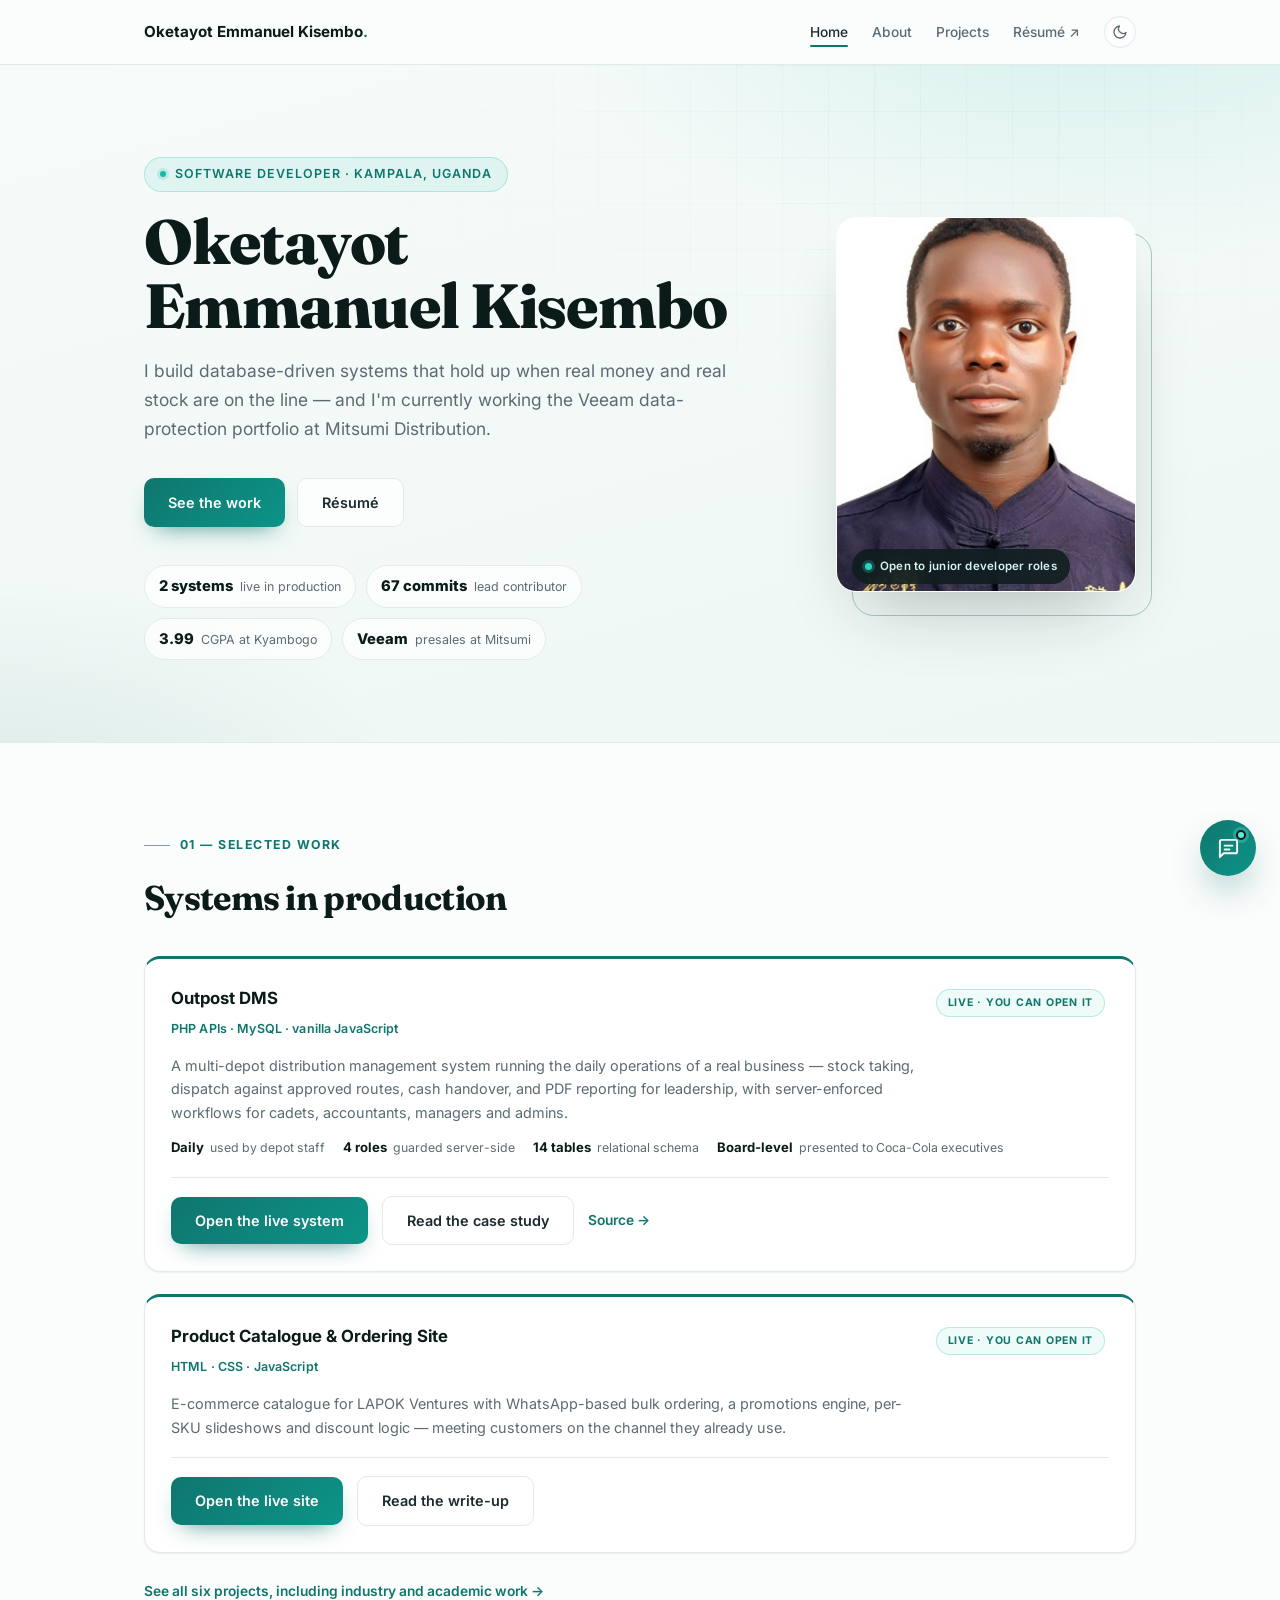
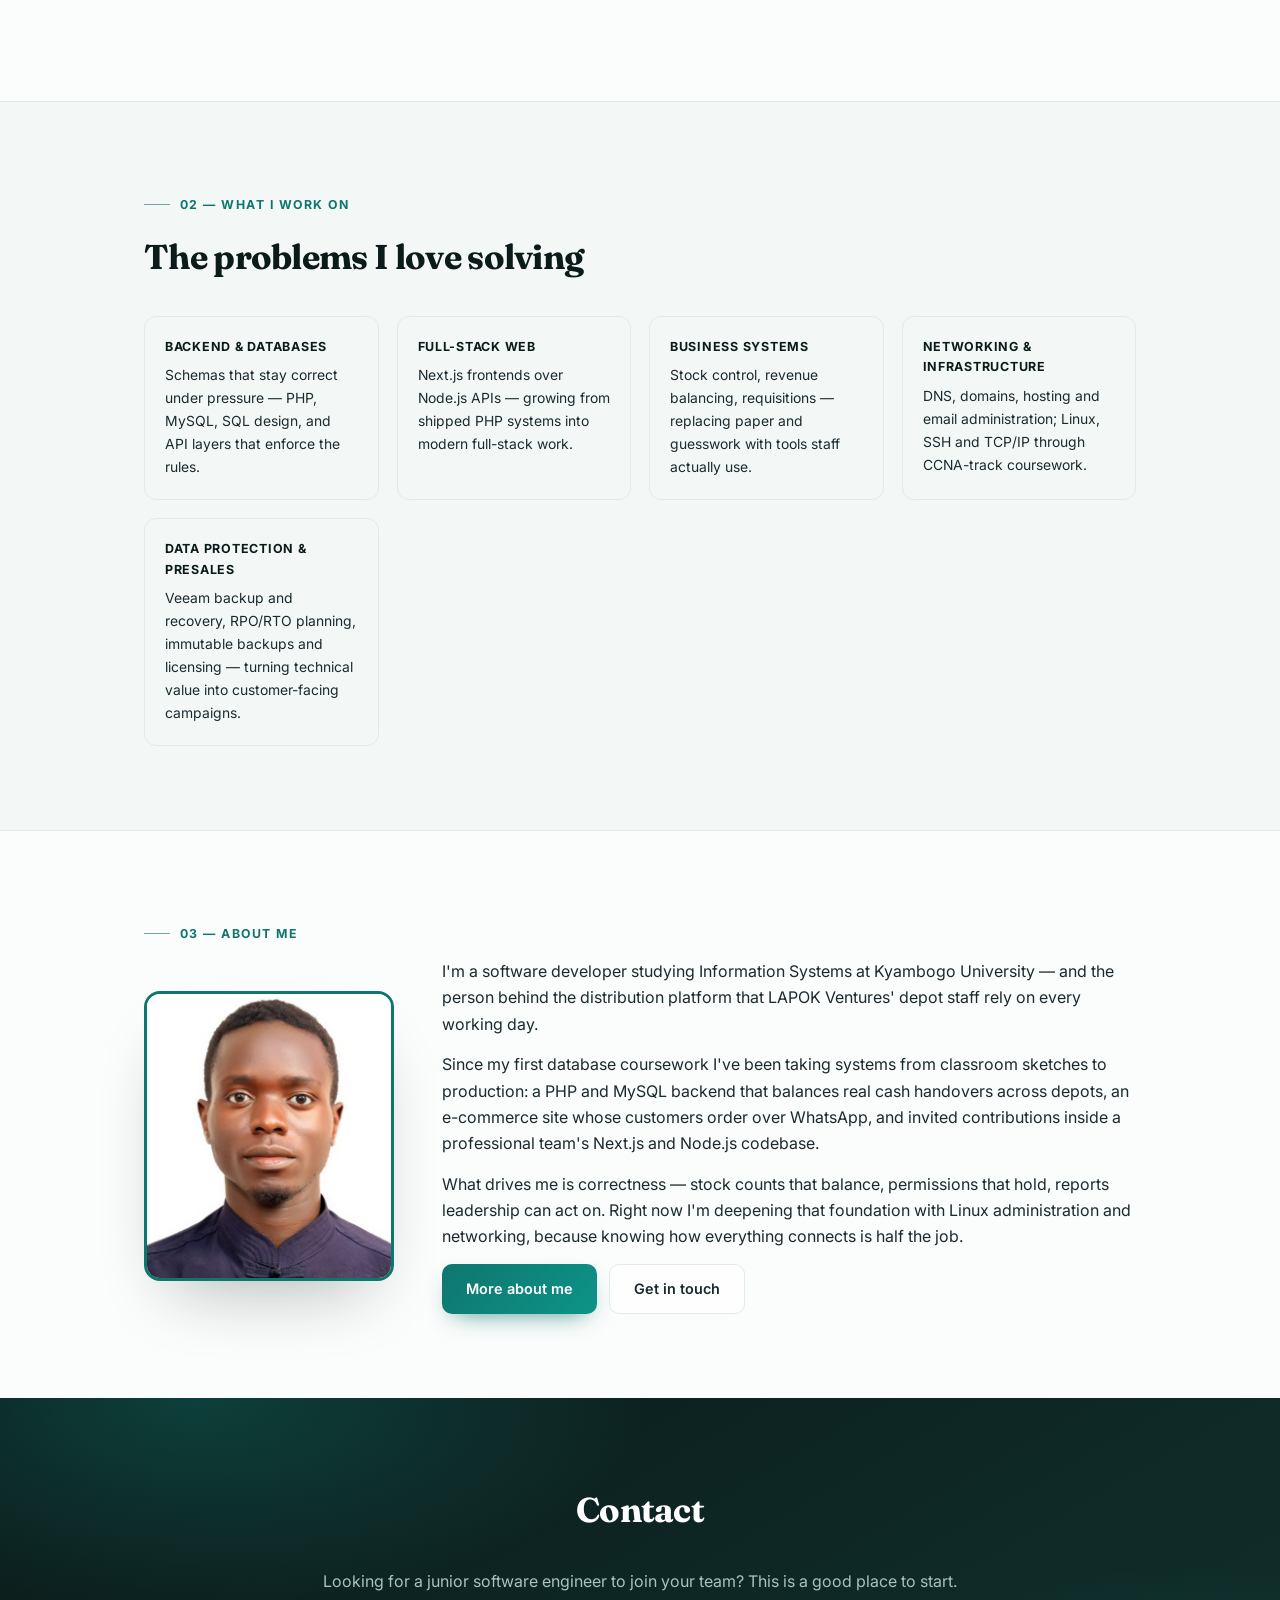
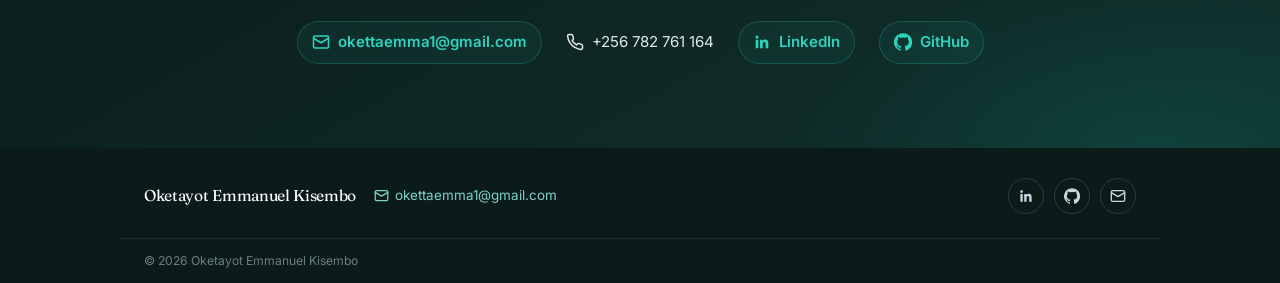
==== index.html @ 4ce5bbe9 "Add dark mode, portfolio assistant, and scroll interactions" ====
<!DOCTYPE html>
<html lang="en">
<head>
  <meta charset="UTF-8">
  <meta name="viewport" content="width=device-width, initial-scale=1.0">
  <title>Oketayot Emmanuel Kisembo — Software Developer</title>
  <meta name="description" content="I build database-driven systems that hold up when real money and real stock are on the line — two of them already live in production.">
  <meta name="author" content="Oketayot Emmanuel Kisembo">
  <meta name="theme-color" content="#0f766e">
  <meta name="robots" content="index, follow">
  <link rel="canonical" href="https://ekiz538.github.io/">
  <meta property="og:type" content="website">
  <meta property="og:site_name" content="Oketayot Emmanuel Kisembo">
  <meta property="og:title" content="Oketayot Emmanuel Kisembo — Software Developer">
  <meta property="og:description" content="I build database-driven systems that hold up when real money and real stock are on the line — two of them already live in production.">
  <meta property="og:url" content="https://ekiz538.github.io/">
  <meta property="og:image" content="https://ekiz538.github.io/og-image.png">
  <meta property="og:image:width" content="1200">
  <meta property="og:image:height" content="630">
  <meta property="og:image:alt" content="Oketayot Emmanuel Kisembo — Software Developer">
  <meta name="twitter:card" content="summary_large_image">
  <meta name="twitter:title" content="Oketayot Emmanuel Kisembo — Software Developer">
  <meta name="twitter:description" content="I build database-driven systems that hold up when real money and real stock are on the line — two of them already live in production.">
  <meta name="twitter:image" content="https://ekiz538.github.io/og-image.png">
  <link rel="preconnect" href="https://fonts.googleapis.com">
  <link rel="preconnect" href="https://fonts.gstatic.com" crossorigin>
  <link href="https://fonts.googleapis.com/css2?family=Fraunces:opsz,wght@9..144,600;9..144,700;9..144,800&family=Inter:wght@400;500;600;700&display=swap" rel="stylesheet">
  <link rel="icon" href="data:image/svg+xml,%3Csvg xmlns=%22http://www.w3.org/2000/svg%22 viewBox=%220 0 64 64%22%3E%3Crect width=%2264%22 height=%2264%22 rx=%2212%22 fill=%22%230f766e%22/%3E%3Ctext x=%2232%22 y=%2245%22 font-family=%22Georgia,serif%22 font-weight=%22bold%22 font-size=%2236%22 fill=%22white%22 text-anchor=%22middle%22%3EO.%3C/text%3E%3C/svg%3E">
  <script>
    (function () {
      try {
        var theme = localStorage.getItem("theme");
        if (theme !== "light" && theme !== "dark") {
          theme = window.matchMedia("(prefers-color-scheme: dark)").matches ? "dark" : "light";
        }
        document.documentElement.dataset.theme = theme;
      } catch (error) {}
    })();
  </script>
  <link rel="stylesheet" href="styles.css?v=6">
  <script type="application/ld+json">
  {
    "@context": "https://schema.org",
    "@type": "Person",
    "name": "Oketayot Emmanuel Kisembo",
    "url": "https://ekiz538.github.io/",
    "image": "https://ekiz538.github.io/profile.jpg",
    "jobTitle": "Software Developer",
    "email": "mailto:okettaemma1@gmail.com",
    "telephone": "+256782761164",
    "alumniOf": { "@type": "CollegeOrUniversity", "name": "Kyambogo University" },
    "sameAs": [
      "https://github.com/Ekiz538",
      "https://www.linkedin.com/in/oketayot-emmanuel-kisembo-2bb05841b"
    ],
    "knowsAbout": ["PHP", "MySQL", "JavaScript", "Next.js", "Node.js", "Veeam", "Data Protection", "Networking"]
  }
  </script>
</head>
<body>

  <a class="skip-link" href="#main">Skip to content</a>

  <nav>
    <div class="container">
      <a class="nav-name" href="index.html">Oketayot Emmanuel Kisembo<span>.</span></a>
      <div class="nav-links">
        <a href="index.html" aria-current="page">Home</a>
        <a href="about.html">About</a>
        <a href="projects.html">Projects</a>
        <a href="Oketayot_Kisembo_CV.pdf" target="_blank">Résumé ↗</a>
      </div>
    </div>
  </nav>

  <header class="hero">
    <div class="container hero-wrap">
      <div class="hero-text">
        <p class="hero-tag">Software Developer · Kampala, Uganda</p>
        <h1>Oketayot<br>Emmanuel Kisembo</h1>
        <p class="hero-sub">
          I build database-driven systems that hold up when real money
          and real stock are on the line — and I'm currently working the
          Veeam data-protection portfolio at Mitsumi Distribution.
        </p>
        <div class="hero-actions">
          <a class="btn btn-primary" href="#work">See the work</a>
          <a class="btn btn-outline" href="Oketayot_Kisembo_CV.pdf" target="_blank">Résumé</a>
        </div>
        <div class="hero-stats">
          <span><strong>2 systems</strong>live in production</span>
          <span><strong>67 commits</strong>lead contributor</span>
          <span><strong>3.99</strong>CGPA at Kyambogo</span>
          <span><strong>Veeam</strong>presales at Mitsumi</span>
        </div>
      </div>
      <div class="hero-media">
        <img class="hero-portrait" src="profile.jpg" width="501" height="691" alt="Oketayot Emmanuel Kisembo" fetchpriority="high" decoding="async">
        <span class="hero-media-badge">Open to junior developer roles</span>
      </div>
    </div>
  </header>

  <main id="main">

    <section id="work" class="section">
      <div class="container">
        <p class="section-label">01 — Selected work</p>
        <h2>Systems in production</h2>

        <article class="card proj card-live featured">
          <div class="card-badge">Live · you can open it</div>
          <h3>Outpost DMS</h3>
          <p class="card-stack">PHP APIs · MySQL · vanilla JavaScript</p>
          <p>
            A multi-depot distribution management system running the daily operations of a real
            business — stock taking, dispatch against approved routes, cash handover, and PDF
            reporting for leadership, with server-enforced workflows for cadets, accountants,
            managers and admins.
          </p>
          <div class="proj-stats">
            <span><strong>Daily</strong>used by depot staff</span>
            <span><strong>4 roles</strong>guarded server-side</span>
            <span><strong>14 tables</strong>relational schema</span>
            <span><strong>Board-level</strong>presented to Coca-Cola executives</span>
          </div>
          <div class="proj-actions">
            <a class="btn btn-primary" href="https://dms.afriboards.com" target="_blank" rel="noopener">Open the live system</a>
            <a class="btn btn-outline" href="project-outpost-dms.html">Read the case study</a>
            <a class="card-link" href="https://github.com/given-dev/lapok-dms-presentation" target="_blank" rel="noopener">Source →</a>
          </div>
        </article>

        <article class="card proj card-live featured">
          <div class="card-badge">Live · you can open it</div>
          <h3>Product Catalogue &amp; Ordering Site</h3>
          <p class="card-stack">HTML · CSS · JavaScript</p>
          <p>
            E-commerce catalogue for LAPOK Ventures with WhatsApp-based bulk ordering, a
            promotions engine, per-SKU slideshows and discount logic — meeting customers on
            the channel they already use.
          </p>
          <div class="proj-actions">
            <a class="btn btn-primary" href="https://lapok.afriboards.com" target="_blank" rel="noopener">Open the live site</a>
            <a class="btn btn-outline" href="project-catalogue-site.html">Read the write-up</a>
          </div>
        </article>

        <p style="margin-top:24px;"><a class="card-link" href="projects.html">See all six projects, including industry and academic work →</a></p>
      </div>
    </section>

    <section class="section section-alt">
      <div class="container">
        <p class="section-label">02 — What I work on</p>
        <h2>The problems I love solving</h2>
        <div class="focus-grid">
          <div class="skill-block">
            <h4>Backend &amp; Databases</h4>
            <p>Schemas that stay correct under pressure — PHP, MySQL, SQL design, and API layers that enforce the rules.</p>
          </div>
          <div class="skill-block">
            <h4>Full-Stack Web</h4>
            <p>Next.js frontends over Node.js APIs — growing from shipped PHP systems into modern full-stack work.</p>
          </div>
          <div class="skill-block">
            <h4>Business Systems</h4>
            <p>Stock control, revenue balancing, requisitions — replacing paper and guesswork with tools staff actually use.</p>
          </div>
          <div class="skill-block">
            <h4>Networking &amp; Infrastructure</h4>
            <p>DNS, domains, hosting and email administration; Linux, SSH and TCP/IP through CCNA-track coursework.</p>
          </div>
          <div class="skill-block">
            <h4>Data Protection &amp; Presales</h4>
            <p>Veeam backup and recovery, RPO/RTO planning, immutable backups and licensing — turning technical value into customer-facing campaigns.</p>
          </div>
        </div>
      </div>
    </section>

    <section class="section">
      <div class="container">
        <p class="section-label">03 — About me</p>
        <div class="home-about">
          <img class="about-photo" src="profile.jpg" width="501" height="691" alt="Oketayot Emmanuel Kisembo" loading="lazy" decoding="async"
               onerror="this.style.display='none'; document.querySelector('.home-about .about-text').style.maxWidth='100%'">
          <div class="about-text">
            <p>
              I'm a software developer studying Information Systems at Kyambogo University —
              and the person behind the distribution platform that LAPOK Ventures' depot staff
              rely on every working day.
            </p>
            <p>
              Since my first database coursework I've been taking systems from classroom
              sketches to production: a PHP and MySQL backend that balances real cash handovers
              across depots, an e-commerce site whose customers order over WhatsApp, and
              invited contributions inside a professional team's Next.js and Node.js codebase.
            </p>
            <p>
              What drives me is correctness — stock counts that balance, permissions that hold,
              reports leadership can act on. Right now I'm deepening that foundation with Linux
              administration and networking, because knowing how everything connects is half
              the job.
            </p>
            <div class="hero-actions">
              <a class="btn btn-primary" href="about.html">More about me</a>
              <a class="btn btn-outline" href="#contact">Get in touch</a>
            </div>
          </div>
        </div>
      </div>
    </section>

    <section id="contact" class="section contact">
      <div class="container">
        <h2>Contact</h2>
        <p>Looking for a junior software engineer to join your team? This is a good place to start.</p>
        <div class="contact-links">
          <a href="mailto:okettaemma1@gmail.com">
            <svg class="icon" viewBox="0 0 24 24" fill="none" stroke="currentColor" stroke-width="2" stroke-linecap="round" stroke-linejoin="round" aria-hidden="true"><rect x="2" y="4" width="20" height="16" rx="2"/><path d="m22 7-10 6L2 7"/></svg>
            okettaemma1@gmail.com
          </a>
          <span>
            <svg class="icon" viewBox="0 0 24 24" fill="none" stroke="currentColor" stroke-width="2" stroke-linecap="round" stroke-linejoin="round" aria-hidden="true"><path d="M22 16.92v3a2 2 0 0 1-2.18 2 19.79 19.79 0 0 1-8.63-3.07 19.5 19.5 0 0 1-6-6 19.79 19.79 0 0 1-3.07-8.67A2 2 0 0 1 4.11 2h3a2 2 0 0 1 2 1.72c.127.96.361 1.903.7 2.81a2 2 0 0 1-.45 2.11L8.09 9.91a16 16 0 0 0 6 6l1.27-1.27a2 2 0 0 1 2.11-.45c.907.339 1.85.573 2.81.7A2 2 0 0 1 22 16.92z"/></svg>
            +256 782 761 164
          </span>
          <a href="https://www.linkedin.com/in/oketayot-emmanuel-kisembo-2bb05841b" target="_blank" rel="noopener">
            <svg class="icon" viewBox="0 0 24 24" fill="currentColor" aria-hidden="true"><path d="M20.45 20.45h-3.55v-5.57c0-1.33-.03-3.04-1.85-3.04-1.86 0-2.14 1.45-2.14 2.94v5.67H9.35V9h3.41v1.56h.05c.47-.9 1.63-1.85 3.36-1.85 3.6 0 4.27 2.37 4.27 5.46v6.28zM5.34 7.43a2.06 2.06 0 1 1 0-4.12 2.06 2.06 0 0 1 0 4.12zM7.12 20.45H3.56V9h3.56v11.45z"/></svg>
            LinkedIn
          </a>
          <a href="https://github.com/Ekiz538" target="_blank" rel="noopener">
            <svg class="icon" viewBox="0 0 24 24" fill="currentColor" aria-hidden="true"><path d="M12 .3a12 12 0 0 0-3.79 23.39c.6.11.82-.26.82-.58v-2.03c-3.34.73-4.04-1.61-4.04-1.61-.55-1.39-1.33-1.76-1.33-1.76-1.09-.74.08-.73.08-.73 1.2.09 1.84 1.24 1.84 1.24 1.07 1.83 2.81 1.3 3.5 1 .1-.78.42-1.31.76-1.61-2.66-.3-5.47-1.33-5.47-5.93 0-1.31.47-2.38 1.24-3.22-.13-.3-.54-1.52.11-3.18 0 0 1.01-.32 3.3 1.23a11.5 11.5 0 0 1 6.01 0c2.29-1.55 3.3-1.23 3.3-1.23.65 1.66.24 2.88.12 3.18.77.84 1.23 1.91 1.23 3.22 0 4.61-2.81 5.63-5.49 5.92.43.38.82 1.11.82 2.24v3.32c0 .32.21.7.83.58A12 12 0 0 0 12 .3z"/></svg>
            GitHub
          </a>
        </div>
      </div>
    </section>

  </main>

  <footer>
    <div class="container footer-bar">
      <div class="footer-id">
        <span class="footer-name">Oketayot Emmanuel Kisembo</span>
        <a class="footer-mail" href="mailto:okettaemma1@gmail.com"><svg class="icon" viewBox="0 0 24 24" fill="none" stroke="currentColor" stroke-width="2" stroke-linecap="round" stroke-linejoin="round" aria-hidden="true"><rect x="2" y="4" width="20" height="16" rx="2"/><path d="m22 7-10 6L2 7"/></svg> okettaemma1@gmail.com</a>
      </div>

      <div class="footer-social">
        <a href="https://www.linkedin.com/in/oketayot-emmanuel-kisembo-2bb05841b" target="_blank" rel="noopener" aria-label="LinkedIn"><svg class="icon" viewBox="0 0 24 24" fill="currentColor" aria-hidden="true"><path d="M20.45 20.45h-3.55v-5.57c0-1.33-.03-3.04-1.85-3.04-1.86 0-2.14 1.45-2.14 2.94v5.67H9.35V9h3.41v1.56h.05c.47-.9 1.63-1.85 3.36-1.85 3.6 0 4.27 2.37 4.27 5.46v6.28zM5.34 7.43a2.06 2.06 0 1 1 0-4.12 2.06 2.06 0 0 1 0 4.12zM7.12 20.45H3.56V9h3.56v11.45z"/></svg></a>
        <a href="https://github.com/Ekiz538" target="_blank" rel="noopener" aria-label="GitHub"><svg class="icon" viewBox="0 0 24 24" fill="currentColor" aria-hidden="true"><path d="M12 .3a12 12 0 0 0-3.79 23.39c.6.11.82-.26.82-.58v-2.03c-3.34.73-4.04-1.61-4.04-1.61-.55-1.39-1.33-1.76-1.33-1.76-1.09-.74.08-.73.08-.73 1.2.09 1.84 1.24 1.84 1.24 1.07 1.83 2.81 1.3 3.5 1 .1-.78.42-1.31.76-1.61-2.66-.3-5.47-1.33-5.47-5.93 0-1.31.47-2.38 1.24-3.22-.13-.3-.54-1.52.11-3.18 0 0 1.01-.32 3.3 1.23a11.5 11.5 0 0 1 6.01 0c2.29-1.55 3.3-1.23 3.3-1.23.65 1.66.24 2.88.12 3.18.77.84 1.23 1.91 1.23 3.22 0 4.61-2.81 5.63-5.49 5.92.43.38.82 1.11.82 2.24v3.32c0 .32.21.7.83.58A12 12 0 0 0 12 .3z"/></svg></a>
        <a href="mailto:okettaemma1@gmail.com" aria-label="Email"><svg class="icon" viewBox="0 0 24 24" fill="none" stroke="currentColor" stroke-width="2" stroke-linecap="round" stroke-linejoin="round" aria-hidden="true"><rect x="2" y="4" width="20" height="16" rx="2"/><path d="m22 7-10 6L2 7"/></svg></a>
      </div>
    </div>
    <div class="container footer-bottom">
      <p>© 2026 Oketayot Emmanuel Kisembo</p>
    </div>
  </footer>

  <script src="site.js" defer></script>
</body>
</html>
---- styles.css ----
:root {
  --bg: #fbfcfc;
  --bg-alt: #f3f8f7;
  --card: #ffffff;
  --accent: #0f766e;
  --accent-light: #14b8a6;
  --accent-dark: #0b5d56;
  --dark: #0b1b1a;
  --ink: #0b1b1a;
  --text: #1b2a2e;
  --muted: #5c6b73;
  --border: #e2ebe9;
  --nav-bg: rgba(251, 252, 252, 0.86);
  --glass: rgba(255, 255, 255, 0.72);
  --glass-strong: rgba(255, 255, 255, 0.85);
  --badge-bg: #effbf8;
  --num: #cfddda;
  --btn-grad: linear-gradient(135deg, #0f766e 0%, #0d9488 100%);
  --portrait-border: rgba(255, 255, 255, 0.8);
  --hero-grid: rgba(15, 118, 110, 0.045);
  --hero-bg:
    radial-gradient(900px 420px at 85% -10%, rgba(20, 184, 166, 0.14), transparent 62%),
    radial-gradient(700px 380px at 0% 110%, rgba(15, 118, 110, 0.1), transparent 60%),
    linear-gradient(165deg, #f7fbfa 0%, #eef7f4 100%);
  --shadow-sm: 0 1px 2px rgba(11, 27, 26, 0.06);
  --shadow-md: 0 14px 34px -16px rgba(11, 27, 26, 0.22);
  --shadow-lg: 0 34px 70px -30px rgba(11, 27, 26, 0.32);
  --radius: 16px;
  --maxw: 1040px;
}

:root[data-theme="dark"] {
  --bg: #0b1514;
  --bg-alt: #0f1e1b;
  --card: #122320;
  --accent: #2dd4bf;
  --accent-light: #5eead4;
  --accent-dark: #14b8a6;
  --dark: #e8f3f0;
  --ink: #08110f;
  --text: #c9d8d4;
  --muted: #93a8a2;
  --border: #223833;
  --nav-bg: rgba(11, 21, 20, 0.82);
  --glass: rgba(255, 255, 255, 0.05);
  --glass-strong: rgba(255, 255, 255, 0.07);
  --badge-bg: rgba(45, 212, 191, 0.12);
  --num: #33514b;
  --portrait-border: rgba(255, 255, 255, 0.12);
  --hero-grid: rgba(45, 212, 191, 0.05);
  --hero-bg:
    radial-gradient(900px 420px at 85% -10%, rgba(45, 212, 191, 0.14), transparent 62%),
    radial-gradient(700px 380px at 0% 110%, rgba(15, 118, 110, 0.22), transparent 60%),
    linear-gradient(165deg, #0d1a18 0%, #091312 100%);
  --shadow-sm: 0 1px 2px rgba(0, 0, 0, 0.4);
  --shadow-md: 0 14px 34px -16px rgba(0, 0, 0, 0.6);
  --shadow-lg: 0 34px 70px -30px rgba(0, 0, 0, 0.7);
}

* { margin: 0; padding: 0; box-sizing: border-box; }
html { scroll-behavior: smooth; }
body {
  font-family: 'Inter', -apple-system, 'Segoe UI', Roboto, sans-serif;
  background: var(--bg);
  color: var(--text);
  line-height: 1.65;
  -webkit-font-smoothing: antialiased;
  text-rendering: optimizeLegibility;
  transition: background-color 0.3s ease, color 0.3s ease;
}
.sr-only {
  position: absolute;
  width: 1px;
  height: 1px;
  padding: 0;
  margin: -1px;
  overflow: hidden;
  clip: rect(0, 0, 0, 0);
  white-space: nowrap;
  border: 0;
}
h1, h2, .group-title, .timeline-title, .footer-name, .proj-num {
  font-family: 'Fraunces', Georgia, serif;
  letter-spacing: -0.02em;
}
img { max-width: 100%; height: auto; }
a { color: var(--accent); }
.container { max-width: var(--maxw); margin: 0 auto; padding: 0 24px; }

a:focus-visible,
button:focus-visible {
  outline: 2px solid var(--accent-light);
  outline-offset: 3px;
  border-radius: 6px;
}

.skip-link {
  position: absolute;
  left: -9999px;
  top: 0;
  z-index: 200;
  background: var(--ink);
  color: #ffffff;
  padding: 10px 18px;
  border-radius: 0 0 10px 0;
  font-size: 0.85rem;
  font-weight: 600;
  text-decoration: none;
}
.skip-link:focus { left: 0; }

/* Nav */
nav {
  position: sticky;
  top: 0;
  z-index: 100;
  background: var(--nav-bg);
  backdrop-filter: blur(14px);
  -webkit-backdrop-filter: blur(14px);
  border-bottom: 1px solid var(--border);
}
nav .container { display: flex; align-items: center; justify-content: space-between; height: 64px; gap: 20px; }
.nav-name { font-weight: 700; font-size: 0.95rem; color: var(--dark); text-decoration: none; white-space: nowrap; }
.nav-name span { color: var(--accent); }
.nav-links { display: flex; align-items: center; gap: 24px; }
.nav-links a {
  position: relative;
  color: var(--muted);
  text-decoration: none;
  font-size: 0.86rem;
  font-weight: 500;
  transition: color 0.2s;
  white-space: nowrap;
}
.nav-links a::after {
  content: "";
  position: absolute;
  left: 0;
  right: 100%;
  bottom: -4px;
  height: 2px;
  border-radius: 2px;
  background: var(--accent);
  transition: right 0.25s ease;
}
.nav-links a:hover { color: var(--accent); }
.nav-links a:hover::after { right: 0; }
.nav-links a[aria-current="page"] { color: var(--text); }
.nav-links a[aria-current="page"]::after { right: 0; }

/* Hero */
header {
  position: relative;
  overflow: hidden;
  padding: 92px 0 82px;
  background: var(--hero-bg);
  border-bottom: 1px solid var(--border);
}
header::before {
  content: "";
  position: absolute;
  inset: 0;
  background-image:
    linear-gradient(var(--hero-grid) 1px, transparent 1px),
    linear-gradient(90deg, var(--hero-grid) 1px, transparent 1px);
  background-size: 46px 46px;
  -webkit-mask-image: radial-gradient(700px 400px at 70% 10%, #000 0%, transparent 78%);
  mask-image: radial-gradient(700px 400px at 70% 10%, #000 0%, transparent 78%);
  pointer-events: none;
}
header .container { position: relative; z-index: 1; }

.hero-wrap { display: flex; align-items: center; justify-content: space-between; gap: clamp(36px, 6vw, 76px); }
.hero-text { flex: 1 1 520px; }
.hero-photo {
  width: 220px;
  height: 220px;
  object-fit: cover;
  border-radius: 50%;
  border: 3px solid var(--accent);
  box-shadow: 0 18px 40px -18px rgba(15, 118, 110, 0.55);
  flex-shrink: 0;
}
.hero-media { position: relative; flex: 0 0 300px; }
.hero-media::before {
  content: "";
  position: absolute;
  inset: 16px -16px -16px 16px;
  border: 1px solid var(--accent);
  border-radius: 22px;
  opacity: 0.35;
  z-index: 0;
}
.hero-portrait {
  position: relative;
  z-index: 1;
  width: 100%;
  aspect-ratio: 4 / 5;
  object-fit: cover;
  border-radius: 20px;
  border: 1px solid var(--portrait-border);
  box-shadow: var(--shadow-lg);
}
.hero-media-badge {
  position: absolute;
  z-index: 2;
  left: 16px;
  bottom: 16px;
  display: inline-flex;
  align-items: center;
  gap: 8px;
  padding: 8px 13px;
  border-radius: 999px;
  background: rgba(11, 27, 26, 0.82);
  backdrop-filter: blur(8px);
  color: #d6f5ee;
  font-size: 0.72rem;
  font-weight: 600;
  letter-spacing: 0.02em;
}
.hero-media-badge::before {
  content: "";
  width: 7px;
  height: 7px;
  border-radius: 50%;
  background: #2dd4bf;
  box-shadow: 0 0 0 3px rgba(45, 212, 191, 0.25);
}

@media (max-width: 820px) {
  .hero-wrap { flex-direction: column-reverse; text-align: center; gap: 34px; }
  .hero-actions, .hero-stats { justify-content: center; }
  .hero-text { flex-basis: auto; }
  .hero-media { flex-basis: auto; width: min(250px, 68vw); }
  .hero-portrait { aspect-ratio: 1 / 1; border-radius: 50%; }
  .hero-media::before { inset: 10px -10px -10px 10px; border-radius: 50%; }
  .hero-media-badge { left: 50%; transform: translateX(-50%); bottom: -18px; white-space: nowrap; }
  .hero-sub { margin-left: auto; margin-right: auto; }
}

.hero-tag {
  display: inline-flex;
  align-items: center;
  gap: 9px;
  color: var(--accent);
  background: rgba(20, 184, 166, 0.09);
  border: 1px solid rgba(20, 184, 166, 0.24);
  border-radius: 999px;
  padding: 6px 15px;
  font-weight: 600;
  font-size: 0.78rem;
  letter-spacing: 0.08em;
  text-transform: uppercase;
}
.hero-tag::before {
  content: "";
  width: 6px;
  height: 6px;
  border-radius: 50%;
  background: var(--accent-light);
  box-shadow: 0 0 0 3px rgba(20, 184, 166, 0.18);
}
header h1 {
  font-size: clamp(2.3rem, 5.4vw, 3.9rem);
  font-weight: 800;
  color: var(--dark);
  margin: 18px 0 18px;
  line-height: 1.04;
}
.hero-sub { color: var(--muted); font-size: 1.09rem; max-width: 600px; margin-bottom: 34px; }
.hero-actions { display: flex; gap: 12px; flex-wrap: wrap; }

a.btn {
  display: inline-flex;
  align-items: center;
  justify-content: center;
  gap: 8px;
  padding: 12px 24px;
  border-radius: 10px;
  font-size: 0.9rem;
  font-weight: 600;
  text-decoration: none;
  transition: transform 0.2s, box-shadow 0.2s, background 0.2s, border-color 0.2s, color 0.2s;
}
a.btn-primary {
  background: var(--btn-grad);
  color: #ffffff;
  box-shadow: 0 10px 24px -12px rgba(15, 118, 110, 0.85);
}
a.btn-primary:hover {
  transform: translateY(-2px);
  box-shadow: 0 16px 30px -14px rgba(15, 118, 110, 0.9);
  color: #ffffff;
  text-decoration: none;
}
a.btn-outline { border: 1px solid var(--border); color: var(--text); background: var(--glass); }
a.btn-outline:hover { border-color: var(--accent); color: var(--accent); transform: translateY(-2px); text-decoration: none; }

/* Sections */
.section { padding: 84px 0; }
.section-alt { background: var(--bg-alt); border-top: 1px solid var(--border); border-bottom: 1px solid var(--border); }
h2 { font-size: clamp(1.6rem, 3vw, 2.15rem); font-weight: 700; color: var(--dark); margin-bottom: 30px; }
.section p { max-width: 760px; margin-bottom: 14px; }
.section-label {
  display: inline-flex;
  align-items: center;
  gap: 10px;
  font-size: 0.77rem;
  font-weight: 700;
  letter-spacing: 0.12em;
  text-transform: uppercase;
  color: var(--accent);
  margin-bottom: 12px;
}
.section-label::before { content: ""; width: 26px; height: 1px; background: var(--accent); opacity: 0.6; }
.hero-stats { display: flex; flex-wrap: wrap; gap: 10px; margin-top: 38px; }
.hero-stats span {
  display: inline-flex;
  align-items: baseline;
  gap: 7px;
  font-size: 0.78rem;
  color: var(--muted);
  padding: 8px 14px;
  background: var(--glass);
  border: 1px solid var(--border);
  border-radius: 999px;
}
.hero-stats strong { font-size: 0.92rem; font-weight: 800; color: var(--dark); }

/* Project filter chips */
.filter-chips { display: flex; flex-wrap: wrap; gap: 9px; margin-top: 32px; }
.chip {
  font-family: inherit;
  font-size: 0.82rem;
  font-weight: 600;
  color: var(--muted);
  background: var(--glass-strong);
  border: 1px solid var(--border);
  border-radius: 999px;
  padding: 8px 17px;
  cursor: pointer;
  transition: all 0.2s;
}
.chip em { font-style: normal; color: #94a3b8; margin-left: 5px; font-weight: 700; }
.chip:hover { border-color: var(--accent-light); color: var(--accent); }
.chip.active {
  background: var(--ink);
  border-color: var(--ink);
  color: #ffffff;
  box-shadow: 0 8px 18px -10px rgba(11, 27, 26, 0.8);
}
:root[data-theme="dark"] .chip.active {
  background: var(--accent);
  border-color: var(--accent);
  color: #06201c;
}
.chip.active em { color: #94a3b8; }
.group-title { margin-top: 48px; padding-bottom: 12px; border-bottom: 1px solid var(--border); }
.group-title:first-of-type { margin-top: 8px; }

/* Featured project cards */
.featured { padding: 34px; margin-bottom: 22px; }
.featured h3 { font-size: 1.4rem; padding-right: 150px; }
.featured .card-badge { top: 30px; right: 30px; }
.proj-actions {
  display: flex;
  align-items: center;
  gap: 14px;
  flex-wrap: wrap;
  margin-top: 18px;
  padding-top: 18px;
  border-top: 1px solid var(--border);
}
.focus-grid { display: grid; grid-template-columns: repeat(auto-fill, minmax(220px, 1fr)); gap: 18px; }
.focus-grid .skill-block h4 { color: var(--dark); }
.focus-grid .skill-block p { font-size: 0.87rem; }

/* Projects */
.grid { display: grid; grid-template-columns: repeat(auto-fill, minmax(280px, 1fr)); gap: 20px; }
.card {
  position: relative;
  background: var(--card);
  border: 1px solid var(--border);
  border-radius: var(--radius);
  padding: 26px;
  box-shadow: var(--shadow-sm);
  transition: transform 0.25s, box-shadow 0.25s, border-color 0.25s;
}
.card:hover {
  transform: translateY(-4px);
  border-color: rgba(20, 184, 166, 0.55);
  box-shadow: var(--shadow-md);
}
.card-live { border-top: 3px solid var(--accent); }
.card-live::after {
  content: "";
  position: absolute;
  top: 0;
  left: 24px;
  right: 24px;
  height: 3px;
  background: linear-gradient(90deg, var(--accent), var(--accent-light));
  border-radius: 0 0 4px 4px;
  opacity: 0;
  transition: opacity 0.25s;
}
.card-live:hover::after { opacity: 1; }
.card-badge {
  position: absolute;
  top: 18px;
  right: 18px;
  font-size: 0.66rem;
  font-weight: 700;
  letter-spacing: 0.07em;
  text-transform: uppercase;
  color: var(--accent);
  background: var(--badge-bg);
  border: 1px solid rgba(20, 184, 166, 0.25);
  padding: 4px 11px;
  border-radius: 999px;
}
.card h3 { font-size: 1.05rem; font-weight: 700; color: var(--dark); margin-bottom: 6px; padding-right: 52px; }
.card-stack { color: var(--accent); font-size: 0.78rem; font-weight: 600; letter-spacing: 0.01em; margin-bottom: 10px; }
.card p:not(.card-stack) { color: var(--muted); font-size: 0.9rem; margin-bottom: 12px; }
.card-link { font-size: 0.86rem; font-weight: 600; color: var(--accent); text-decoration: none; }
.card-link:hover { text-decoration: underline; }

/* Numbered project style */
.projects-intro { color: var(--muted); font-size: 1.02rem; margin: -16px 0 28px !important; }
.proj-head { display: flex; align-items: center; gap: 12px; margin-bottom: 10px; }
.proj-num { font-size: 1.4rem; font-weight: 800; color: var(--num); letter-spacing: 0.01em; }
.card:hover .proj-num { color: var(--accent-light); }
.proj-cat {
  font-size: 0.68rem;
  font-weight: 700;
  letter-spacing: 0.07em;
  text-transform: uppercase;
  color: var(--muted);
  background: var(--bg-alt);
  border: 1px solid var(--border);
  padding: 3px 10px;
  border-radius: 999px;
}
.proj-stats { display: flex; flex-wrap: wrap; gap: 8px 18px; margin: 6px 0 16px; }
.proj-stats span { display: inline-flex; align-items: baseline; gap: 6px; font-size: 0.77rem; color: var(--muted); }
.proj-stats strong { font-size: 0.82rem; font-weight: 700; color: var(--dark); }

/* Case study pages */
.cs-meta-page { color: var(--accent); font-size: 0.85rem; font-weight: 600; margin-bottom: 24px; }
.case-study {
  margin-top: 40px;
  background: var(--card);
  border: 1px solid var(--border);
  border-radius: var(--radius);
  padding: 36px;
  box-shadow: var(--shadow-sm);
}
.case-study h2 { font-size: 1.22rem; font-weight: 800; color: var(--dark); margin: 26px 0 10px; }
.case-study h2:first-child { margin-top: 0; }
.cs-meta { color: var(--accent); font-size: 0.85rem; font-weight: 600; margin: 4px 0 22px !important; }
.case-study h4 { font-size: 0.98rem; font-weight: 700; color: var(--dark); margin: 20px 0 8px; }
.case-study p, .case-study li { color: var(--muted); font-size: 0.94rem; }
.case-study ul { padding-left: 20px; margin: 6px 0; }
.case-study li { margin-bottom: 10px; }
.case-study strong { color: var(--text); }
.case-figure { margin: 26px 0 8px; }
.case-figure a { display: block; }
.case-figure img {
  display: block;
  width: 100%;
  max-width: 420px;
  margin: 0 auto;
  border: 1px solid var(--border);
  border-radius: 12px;
  box-shadow: var(--shadow-md);
}
.case-figure figcaption {
  text-align: center;
  font-size: 0.8rem;
  color: var(--muted);
  margin-top: 12px;
}

/* Skills */
.skills-grid { display: grid; grid-template-columns: repeat(auto-fill, minmax(230px, 1fr)); gap: 18px; margin-bottom: 24px; }
.skill-block {
  background: var(--bg-alt);
  border: 1px solid var(--border);
  border-radius: 12px;
  padding: 20px;
  transition: border-color 0.2s, transform 0.2s;
}
.skill-block:hover { border-color: rgba(20, 184, 166, 0.45); transform: translateY(-2px); }
.skill-block h4 {
  font-size: 0.78rem;
  font-weight: 700;
  letter-spacing: 0.06em;
  text-transform: uppercase;
  color: var(--accent);
  margin-bottom: 7px;
}
.skill-block p { font-size: 0.88rem; color: var(--text); margin: 0; }
.edu-line { font-size: 0.92rem; color: var(--text); }

/* Contact */
.contact {
  background:
    radial-gradient(700px 320px at 15% 0%, rgba(20, 184, 166, 0.22), transparent 65%),
    radial-gradient(600px 300px at 90% 100%, rgba(13, 148, 136, 0.18), transparent 60%),
    linear-gradient(150deg, #0b1b1a 0%, #10302c 100%);
  text-align: center;
}
.contact h2 { color: #ffffff; }
.contact p { margin: 0 auto 26px; color: #a8c3bd; }
.contact-links { display: flex; justify-content: center; align-items: center; gap: 12px 24px; flex-wrap: wrap; font-size: 0.94rem; }
.contact-links a, .contact-links span { display: inline-flex; align-items: center; gap: 8px; }
.contact-links a {
  color: #2dd4bf;
  text-decoration: none;
  font-weight: 600;
  padding: 8px 14px;
  border-radius: 999px;
  border: 1px solid rgba(45, 212, 191, 0.22);
  background: rgba(45, 212, 191, 0.06);
  transition: background 0.2s, border-color 0.2s;
}
.contact-links a:hover { background: rgba(45, 212, 191, 0.12); border-color: rgba(45, 212, 191, 0.45); text-decoration: none; }
.contact-links span { color: #e2e8f0; }
.icon { width: 18px; height: 18px; flex-shrink: 0; }

/* About */
.about-wrap { display: flex; align-items: flex-start; justify-content: space-between; gap: 48px; margin-bottom: 48px; }
.about-text { flex: 1; }
.about-lead { font-size: 1.08rem; font-weight: 600; color: var(--dark); }
.about-photo {
  width: 190px;
  height: 190px;
  object-fit: cover;
  border-radius: 50%;
  border: 3px solid var(--accent);
  box-shadow: 0 18px 40px -18px rgba(15, 118, 110, 0.5);
  flex-shrink: 0;
}
@media (max-width: 760px) {
  .about-wrap { flex-direction: column-reverse; align-items: center; text-align: left; gap: 28px; }
}
.timeline-title { font-size: 1.25rem; font-weight: 700; color: var(--dark); margin: 44px 0 22px; padding-top: 30px; border-top: 1px solid var(--border); }
.about-teaser { font-size: 1.05rem; color: var(--muted); max-width: 560px; }
.home-about { display: flex; align-items: center; gap: 48px; }
.home-about .about-photo {
  width: 250px;
  height: 290px;
  border-radius: var(--radius);
  object-fit: cover;
  object-position: center top;
  box-shadow: var(--shadow-lg);
}
@media (max-width: 760px) {
  .home-about { flex-direction: column; align-items: flex-start; gap: 28px; }
  .home-about .about-photo { width: 100%; max-width: 280px; height: auto; }
}
.timeline { display: flex; flex-direction: column; }
.tl-item {
  display: grid;
  grid-template-columns: 140px 1fr;
  gap: 24px;
  padding: 18px 0;
  border-bottom: 1px solid var(--border);
}
.tl-item:last-child { border-bottom: none; }
.tl-year {
  display: inline-block;
  align-self: start;
  font-size: 0.74rem;
  font-weight: 700;
  letter-spacing: 0.03em;
  color: var(--accent);
  background: rgba(20, 184, 166, 0.08);
  border: 1px solid rgba(20, 184, 166, 0.2);
  border-radius: 999px;
  padding: 5px 12px;
  white-space: nowrap;
  width: fit-content;
}
.tl-body strong { font-size: 0.98rem; color: var(--dark); }
.tl-body p { margin: 4px 0 0 !important; font-size: 0.9rem; color: var(--muted); max-width: none; }

/* Footer */
footer { background: var(--ink); color: #e2e8f0; padding: 30px 0 0; }
.footer-bar { display: flex; align-items: center; justify-content: space-between; flex-wrap: wrap; gap: 14px 28px; padding-bottom: 24px; }
.footer-id { display: flex; align-items: center; gap: 18px; flex-wrap: wrap; }
.footer-name { font-size: 0.98rem; color: #ffffff; }
.footer-mail { display: inline-flex; align-items: center; gap: 6px; color: #7dd3c8; text-decoration: none; font-size: 0.84rem; }
.footer-mail:hover { text-decoration: underline; }
.footer-mail .icon { width: 15px; height: 15px; }
.footer-nav { display: flex; gap: 18px; flex-wrap: wrap; }
.footer-nav a { color: #cbd5e1; text-decoration: none; font-size: 0.86rem; transition: color 0.2s; }
.footer-nav a:hover { color: #2dd4bf; }
.footer-social { display: flex; gap: 10px; }
.footer-social a {
  display: inline-flex;
  align-items: center;
  justify-content: center;
  width: 36px;
  height: 36px;
  border-radius: 50%;
  border: 1px solid #2b3f3b;
  color: #cbd5e1;
  transition: all 0.2s;
}
.footer-social a:hover { border-color: #14b8a6; color: #2dd4bf; transform: translateY(-2px); }
.footer-social .icon { width: 16px; height: 16px; }
.footer-bottom { border-top: 1px solid #1d302c; padding-top: 12px; padding-bottom: 12px; }
.footer-bottom p { color: #6b817b; font-size: 0.76rem; }

/* Motion */
@media (prefers-reduced-motion: no-preference) {
  .hero-text > * { animation: rise 0.65s cubic-bezier(0.2, 0.7, 0.2, 1) both; }
  .hero-text > *:nth-child(2) { animation-delay: 0.06s; }
  .hero-text > *:nth-child(3) { animation-delay: 0.12s; }
  .hero-text > *:nth-child(4) { animation-delay: 0.18s; }
  .hero-text > *:nth-child(5) { animation-delay: 0.24s; }
  .hero-media { animation: rise 0.8s 0.1s cubic-bezier(0.2, 0.7, 0.2, 1) both; }
}
@keyframes rise {
  from { opacity: 0; transform: translateY(14px); }
  to { opacity: 1; transform: translateY(0); }
}

@media (max-width: 700px) {
  nav .container {
    height: auto;
    min-height: 60px;
    flex-wrap: wrap;
    gap: 4px 14px;
    padding-top: 10px;
    padding-bottom: 10px;
  }
  .nav-name { font-size: 0.86rem; }
  .nav-links { gap: 14px; }
  .nav-links a { font-size: 0.8rem; }
  .nav-links a:nth-child(4) { display: none; }
  header { padding: 64px 0 60px; }
  .section { padding: 56px 0; }
  .card, .featured { padding: 24px; }
  .featured h3 { padding-right: 0; }
  .featured .card-badge { position: static; display: inline-block; margin-bottom: 12px; }
  .tl-item { grid-template-columns: 1fr; gap: 8px; }
  .about-photo { width: 150px; height: 150px; }
  .case-study { padding: 26px 22px; }
  .contact-links { gap: 10px 14px; }
}

@media (max-width: 520px) {
  nav .container { gap: 4px 8px; }
  .nav-links a:nth-child(1) { display: none; }
  .nav-name { font-size: 0.74rem; }
  .nav-links { gap: 7px; }
  .nav-links a { font-size: 0.75rem; }
  .theme-toggle { width: 28px; height: 28px; }
}

/* Theme toggle */
.theme-toggle {
  display: inline-flex;
  align-items: center;
  justify-content: center;
  width: 32px;
  height: 32px;
  flex-shrink: 0;
  border-radius: 50%;
  border: 1px solid var(--border);
  background: var(--glass-strong);
  color: var(--muted);
  cursor: pointer;
  transition: color 0.2s, border-color 0.2s, background 0.2s, transform 0.2s;
}
.theme-toggle:hover { color: var(--accent); border-color: var(--accent); transform: rotate(-12deg); }
.theme-toggle svg { width: 16px; height: 16px; }
.theme-toggle .icon-sun { display: none; }
:root[data-theme="dark"] .theme-toggle .icon-sun { display: block; }
:root[data-theme="dark"] .theme-toggle .icon-moon { display: none; }
:root[data-theme="dark"] .footer-bottom p { color: #8aa19b; }

/* Reading progress */
.scroll-progress {
  position: fixed;
  top: 0;
  left: 0;
  z-index: 130;
  width: 0;
  height: 3px;
  background: linear-gradient(90deg, var(--accent), var(--accent-light));
  pointer-events: none;
  transition: width 0.1s linear;
}

/* Back to top */
.to-top {
  position: fixed;
  right: 32px;
  bottom: 92px;
  z-index: 110;
  display: inline-flex;
  align-items: center;
  justify-content: center;
  width: 40px;
  height: 40px;
  border-radius: 50%;
  border: 1px solid var(--border);
  background: var(--card);
  color: var(--accent);
  box-shadow: var(--shadow-md);
  cursor: pointer;
  opacity: 0;
  transform: translateY(8px);
  pointer-events: none;
  transition: opacity 0.2s, transform 0.2s, border-color 0.2s;
}
.to-top.show { opacity: 1; transform: none; pointer-events: auto; }
.to-top:hover { border-color: var(--accent); }
.to-top svg { width: 18px; height: 18px; }

/* Scroll reveal */
.reveal {
  opacity: 0;
  translate: 0 18px;
  transition: opacity 0.55s ease, translate 0.55s cubic-bezier(0.2, 0.7, 0.2, 1);
}
.reveal.revealed { opacity: 1; translate: 0 0; }

/* Assistant */
.assistant { position: fixed; right: 24px; bottom: 24px; z-index: 120; }
.assistant-launcher {
  position: relative;
  display: inline-flex;
  align-items: center;
  justify-content: center;
  width: 56px;
  height: 56px;
  border: 0;
  border-radius: 50%;
  background: var(--btn-grad);
  color: #ffffff;
  box-shadow: 0 18px 38px -14px rgba(15, 118, 110, 0.8);
  cursor: pointer;
  transition: transform 0.2s, box-shadow 0.2s;
}
.assistant-launcher:hover { transform: translateY(-3px) scale(1.03); box-shadow: 0 22px 44px -14px rgba(15, 118, 110, 0.9); }
.assistant-launcher svg { width: 23px; height: 23px; }
.assistant-dot {
  position: absolute;
  top: 10px;
  right: 10px;
  width: 10px;
  height: 10px;
  border-radius: 50%;
  background: #5eead4;
  border: 2px solid #0b1b1a;
  box-shadow: 0 0 0 3px rgba(94, 234, 212, 0.3);
  animation: assistantPulse 2.4s ease-in-out infinite;
}
.assistant-panel {
  position: absolute;
  right: 0;
  bottom: 72px;
  display: flex;
  flex-direction: column;
  width: min(360px, calc(100vw - 32px));
  max-height: min(540px, calc(100vh - 120px));
  max-height: min(540px, calc(100dvh - 120px));
  overflow: hidden;
  background: var(--card);
  border: 1px solid var(--border);
  border-radius: 18px;
  box-shadow: var(--shadow-lg);
}
.assistant-panel[hidden] { display: none; }
.assistant-panel:not([hidden]) { animation: assistantIn 0.22s ease-out; }
.assistant-head {
  display: flex;
  align-items: center;
  justify-content: space-between;
  gap: 12px;
  padding: 14px 16px;
  background: var(--hero-bg);
  border-bottom: 1px solid var(--border);
}
.assistant-id { display: flex; align-items: center; gap: 10px; }
.assistant-avatar {
  display: inline-flex;
  align-items: center;
  justify-content: center;
  width: 34px;
  height: 34px;
  flex-shrink: 0;
  border-radius: 50%;
  background: var(--accent);
  color: #ffffff;
  font-family: 'Fraunces', Georgia, serif;
  font-size: 0.9rem;
  font-weight: 800;
}
:root[data-theme="dark"] .assistant-avatar { color: #06201c; }
.assistant-id strong { display: block; color: var(--dark); font-size: 0.88rem; line-height: 1.2; }
.assistant-id span { display: block; color: var(--muted); font-size: 0.72rem; }
.assistant-close {
  display: inline-flex;
  align-items: center;
  justify-content: center;
  width: 30px;
  height: 30px;
  flex-shrink: 0;
  border: 0;
  border-radius: 50%;
  background: transparent;
  color: var(--muted);
  font-size: 1.3rem;
  line-height: 1;
  cursor: pointer;
}
.assistant-close:hover { color: var(--accent); background: var(--glass); }
.assistant-messages {
  display: flex;
  flex-direction: column;
  gap: 10px;
  min-height: 170px;
  padding: 16px;
  overflow-y: auto;
  scrollbar-width: thin;
}
.assistant-msg {
  max-width: 88%;
  padding: 10px 13px;
  border-radius: 14px;
  font-size: 0.84rem;
  line-height: 1.5;
  white-space: pre-line;
}
.assistant-msg.bot {
  align-self: flex-start;
  background: var(--bg-alt);
  border: 1px solid var(--border);
  border-bottom-left-radius: 4px;
  color: var(--text);
}
.assistant-msg.user {
  align-self: flex-end;
  background: var(--accent);
  border-bottom-right-radius: 4px;
  color: #ffffff;
}
:root[data-theme="dark"] .assistant-msg.user { color: #06201c; }
.assistant-typing { display: inline-flex; align-items: center; gap: 5px; }
.assistant-typing span {
  width: 6px;
  height: 6px;
  border-radius: 50%;
  background: var(--muted);
  animation: assistantType 1s ease-in-out infinite;
}
.assistant-typing span:nth-child(2) { animation-delay: 0.15s; }
.assistant-typing span:nth-child(3) { animation-delay: 0.3s; }
.assistant-suggestions { display: flex; flex-wrap: wrap; gap: 6px; padding: 0 16px 12px; }
.assistant-chip {
  padding: 6px 10px;
  border: 1px solid var(--border);
  border-radius: 999px;
  background: var(--glass);
  color: var(--accent);
  font: inherit;
  font-size: 0.72rem;
  font-weight: 600;
  cursor: pointer;
  transition: border-color 0.2s, background 0.2s;
}
.assistant-chip:hover { border-color: var(--accent); background: var(--badge-bg); }
.assistant-form {
  display: flex;
  gap: 8px;
  padding: 12px 14px 14px;
  border-top: 1px solid var(--border);
}
.assistant-form input {
  flex: 1;
  min-width: 0;
  padding: 10px 12px;
  border: 1px solid var(--border);
  border-radius: 10px;
  background: var(--bg-alt);
  color: var(--text);
  font: inherit;
  font-size: 0.84rem;
}
.assistant-form input:focus { outline: 2px solid var(--accent-light); outline-offset: 1px; border-color: transparent; }
.assistant-form button {
  width: 40px;
  height: 40px;
  flex-shrink: 0;
  border: 0;
  border-radius: 10px;
  background: var(--btn-grad);
  color: #ffffff;
  font-size: 1.1rem;
  cursor: pointer;
  transition: filter 0.2s, transform 0.2s;
}
.assistant-form button:hover { filter: brightness(1.08); transform: translateY(-1px); }
@keyframes assistantPulse {
  0%, 100% { transform: scale(1); }
  50% { transform: scale(1.25); }
}
@keyframes assistantIn {
  from { opacity: 0; transform: translateY(10px) scale(0.98); }
  to { opacity: 1; transform: none; }
}
@keyframes assistantType {
  0%, 60%, 100% { opacity: 0.3; transform: translateY(0); }
  30% { opacity: 1; transform: translateY(-3px); }
}

@media (max-width: 520px) {
  .assistant { right: 16px; bottom: 16px; }
  .assistant-panel { bottom: 70px; width: calc(100vw - 32px); max-height: calc(100vh - 108px); max-height: calc(100dvh - 108px); }
  .to-top { right: 24px; bottom: 88px; }
}

@media (prefers-reduced-motion: reduce) {
  .reveal { opacity: 1; translate: none; transition: none; }
  .assistant-dot, .assistant-panel:not([hidden]), .assistant-typing span { animation: none; }
  .theme-toggle:hover, .assistant-launcher:hover, .assistant-form button:hover { transform: none; }
}
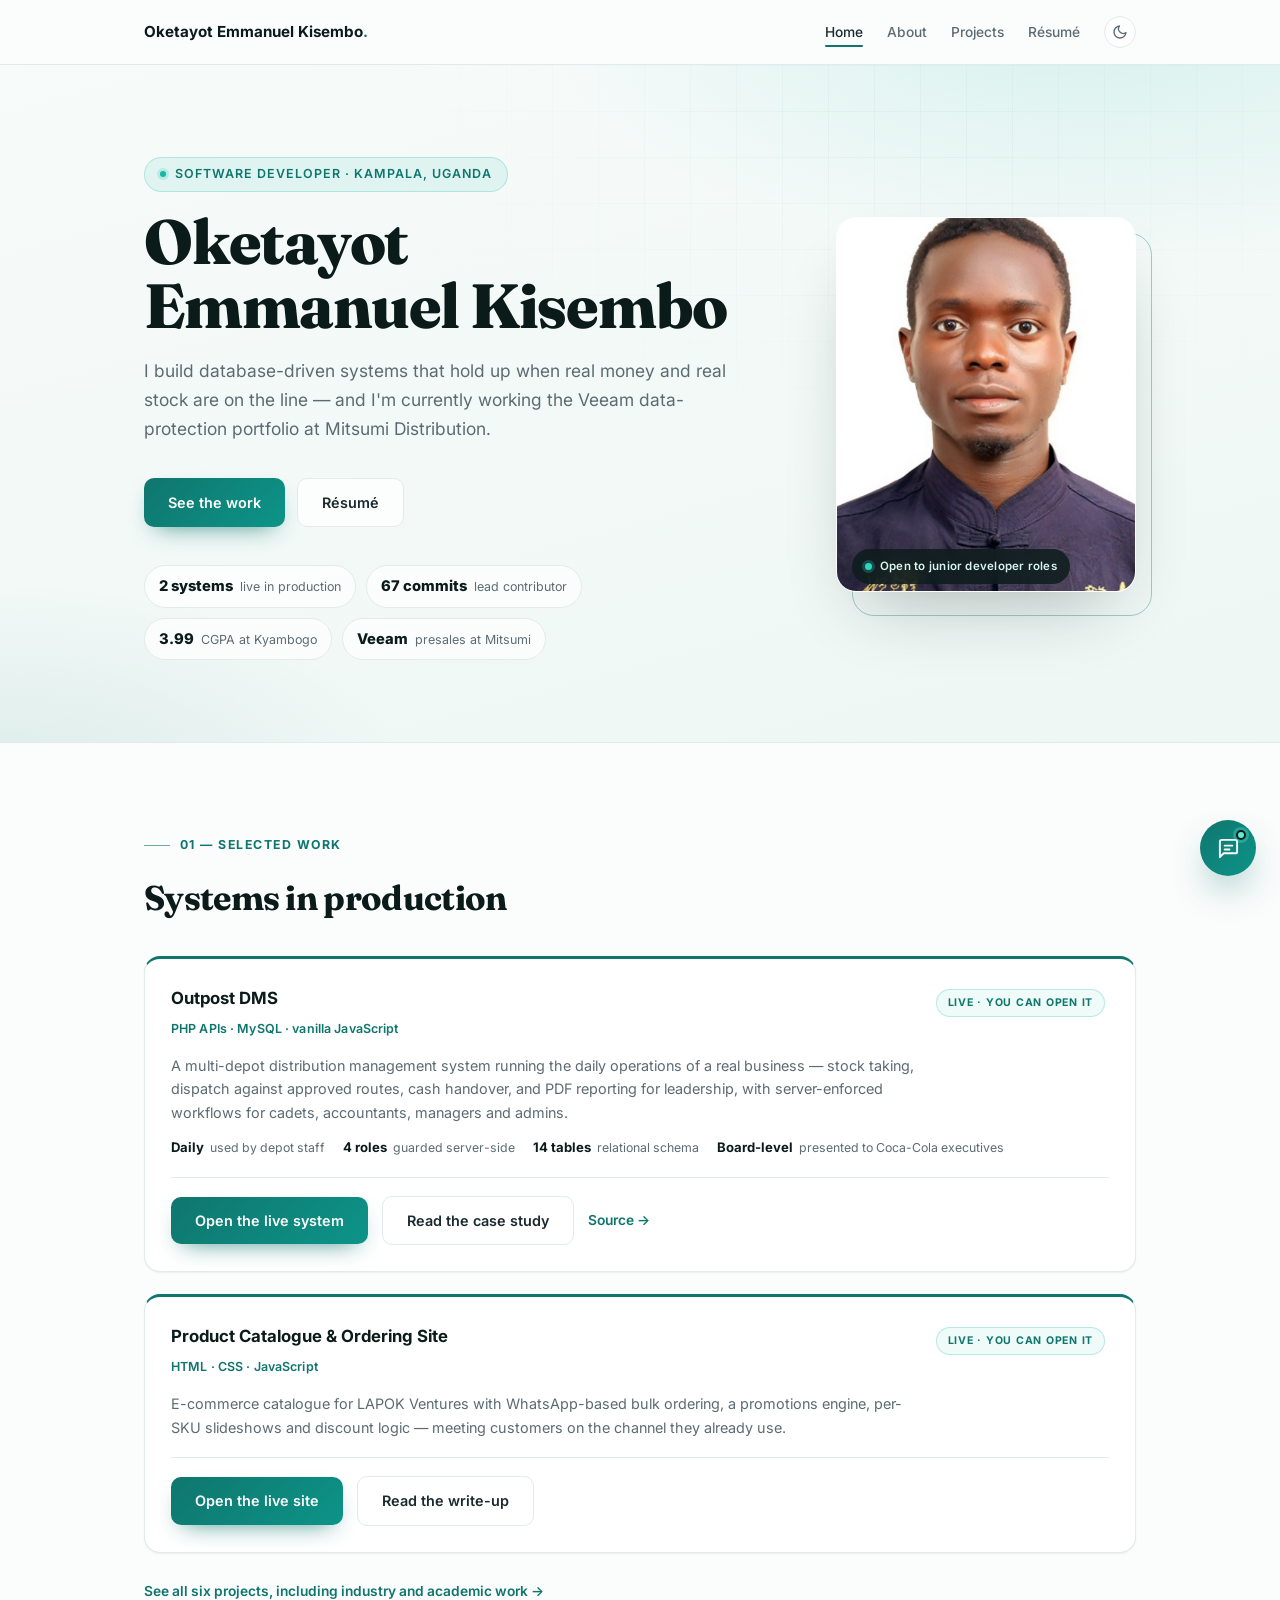
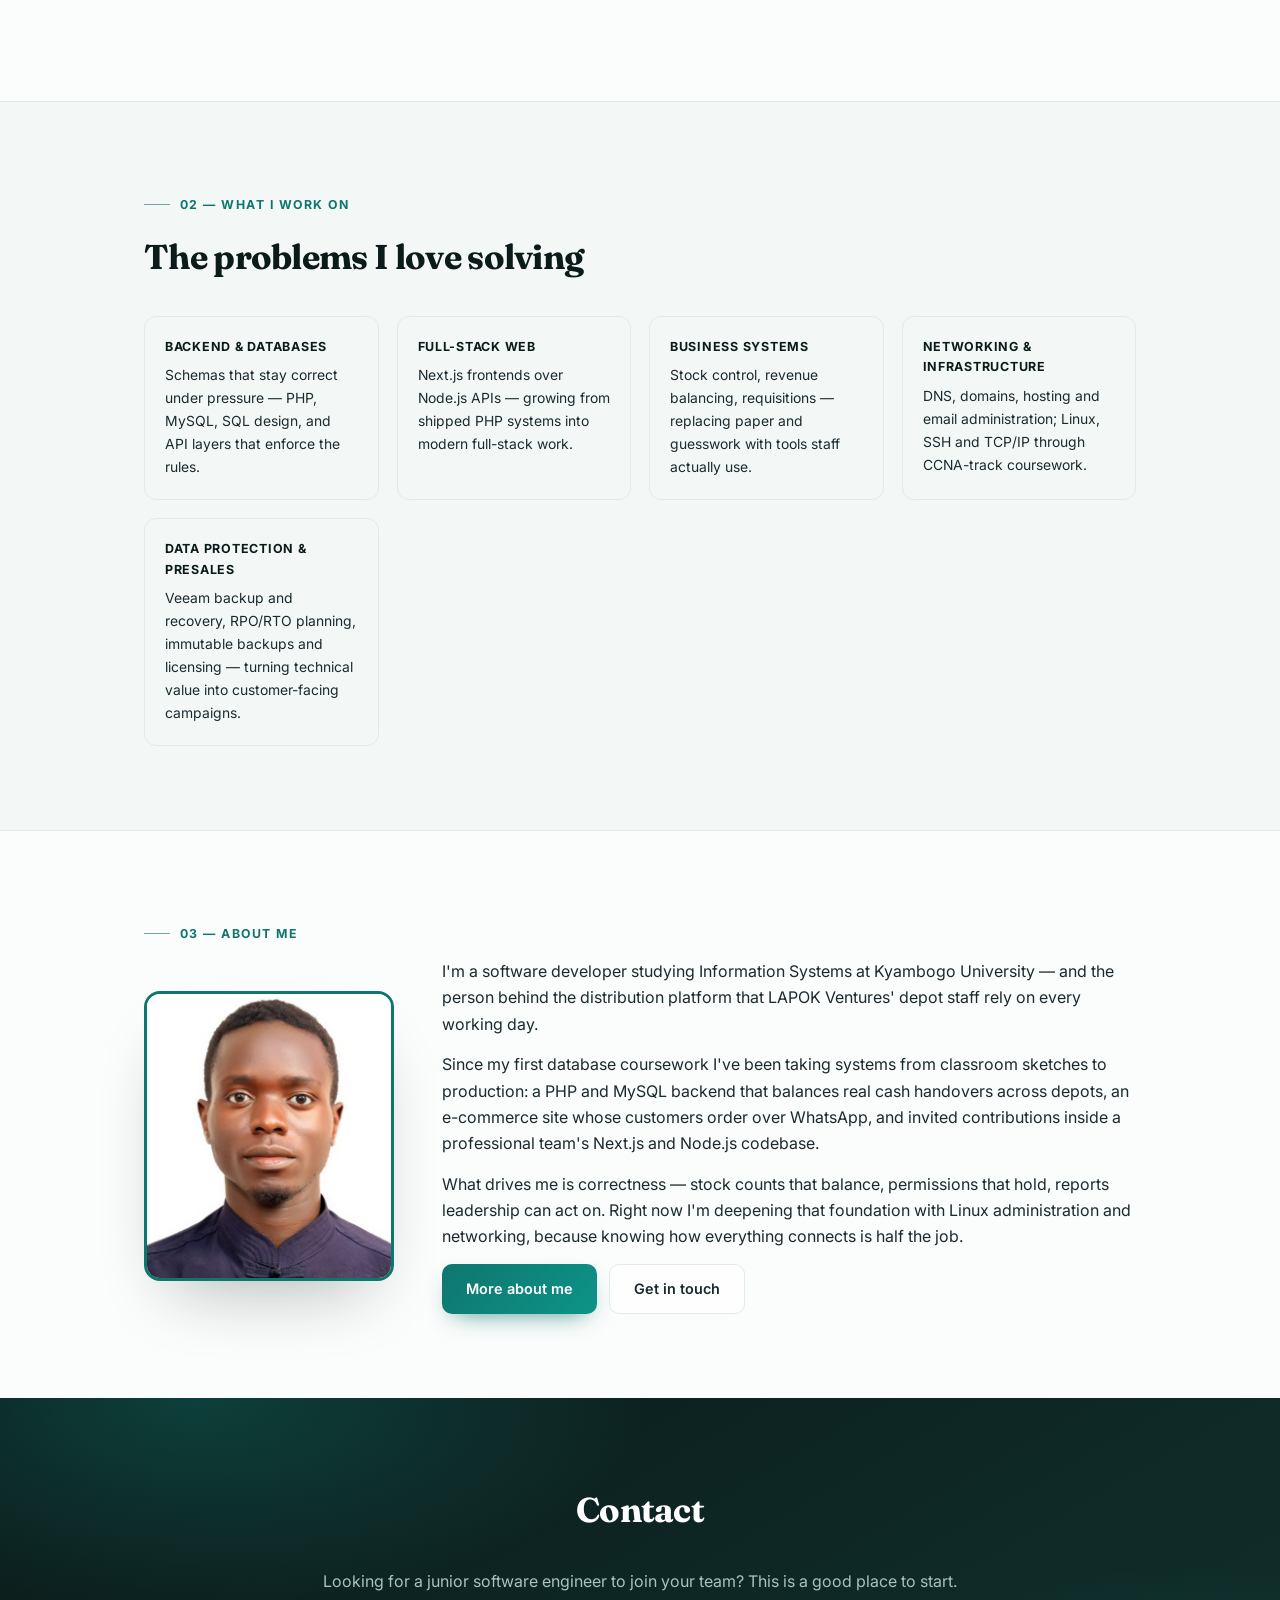
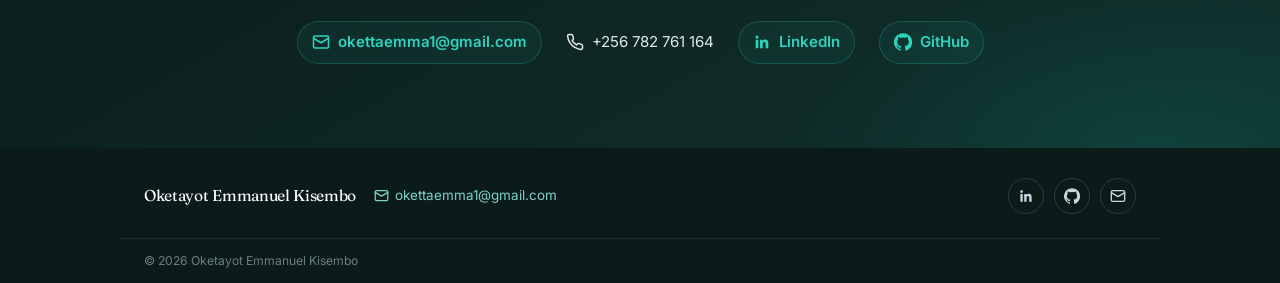
==== commit 566d0486: "Add CV viewer and Veeam badge gallery" ====
--- a/index.html
+++ b/index.html
@@ -37,7 +37,7 @@
       } catch (error) {}
     })();
   </script>
-  <link rel="stylesheet" href="styles.css?v=6">
+  <link rel="stylesheet" href="styles.css?v=8">
   <script type="application/ld+json">
   {
     "@context": "https://schema.org",
@@ -53,7 +53,37 @@
       "https://github.com/Ekiz538",
       "https://www.linkedin.com/in/oketayot-emmanuel-kisembo-2bb05841b"
     ],
-    "knowsAbout": ["PHP", "MySQL", "JavaScript", "Next.js", "Node.js", "Veeam", "Data Protection", "Networking"]
+    "knowsAbout": ["PHP", "MySQL", "JavaScript", "Next.js", "Node.js", "Veeam", "Data Protection", "Backup and Recovery", "Networking", "CCNA"],
+    "hasCredential": [
+      {
+        "@type": "EducationalOccupationalCredential",
+        "name": "CCNA: Network Security",
+        "credentialCategory": "Certificate",
+        "recognizedBy": { "@type": "Organization", "name": "Cisco Networking Academy" },
+        "dateCreated": "2026-10-31"
+      },
+      {
+        "@type": "EducationalOccupationalCredential",
+        "name": "Data Analytics Essentials",
+        "credentialCategory": "Certificate",
+        "recognizedBy": { "@type": "Organization", "name": "Cisco Networking Academy" },
+        "dateCreated": "2026-08-27"
+      },
+      {
+        "@type": "EducationalOccupationalCredential",
+        "name": "CCNA: Introduction to Networks",
+        "credentialCategory": "Certificate",
+        "recognizedBy": { "@type": "Organization", "name": "Cisco Networking Academy" },
+        "dateCreated": "2025-07-10"
+      },
+      {
+        "@type": "EducationalOccupationalCredential",
+        "name": "Veeam University Partner 2026 (VSP & VMTS)",
+        "credentialCategory": "Badge",
+        "recognizedBy": { "@type": "Organization", "name": "Veeam" },
+        "dateCreated": "2026-10-23"
+      }
+    ]
   }
   </script>
 </head>
@@ -68,7 +98,7 @@
         <a href="index.html" aria-current="page">Home</a>
         <a href="about.html">About</a>
         <a href="projects.html">Projects</a>
-        <a href="Oketayot_Kisembo_CV.pdf" target="_blank">Résumé ↗</a>
+        <a href="cv.html">Résumé</a>
       </div>
     </div>
   </nav>
@@ -85,7 +115,7 @@
         </p>
         <div class="hero-actions">
           <a class="btn btn-primary" href="#work">See the work</a>
-          <a class="btn btn-outline" href="Oketayot_Kisembo_CV.pdf" target="_blank">Résumé</a>
+          <a class="btn btn-outline" href="cv.html">Résumé</a>
         </div>
         <div class="hero-stats">
           <span><strong>2 systems</strong>live in production</span>
--- a/styles.css
+++ b/styles.css
@@ -585,6 +585,91 @@
 .tl-body strong { font-size: 0.98rem; color: var(--dark); }
 .tl-body p { margin: 4px 0 0 !important; font-size: 0.9rem; color: var(--muted); max-width: none; }
 
+/* Credentials */
+#credentials { scroll-margin-top: 84px; }
+.credentials-grid { display: grid; grid-template-columns: repeat(2, minmax(0, 1fr)); gap: 20px; align-items: start; }
+.credential-card { background: var(--card); border: 1px solid var(--border); border-radius: var(--radius); padding: 24px; }
+.credential-head { display: flex; align-items: flex-start; justify-content: space-between; gap: 12px; margin-bottom: 18px; }
+.credential-head h3 { font-size: 1.05rem; font-weight: 700; color: var(--dark); }
+.credential-type {
+  flex-shrink: 0;
+  font-size: 0.64rem;
+  font-weight: 700;
+  letter-spacing: 0.07em;
+  text-transform: uppercase;
+  color: var(--accent);
+  background: var(--badge-bg);
+  border: 1px solid var(--border);
+  border-radius: 999px;
+  padding: 4px 9px;
+  white-space: nowrap;
+}
+.credential-list { list-style: none; display: flex; flex-direction: column; }
+.credential-list li { display: flex; align-items: baseline; justify-content: space-between; gap: 18px; padding: 12px 0; border-bottom: 1px solid var(--border); }
+.credential-list li:first-child { padding-top: 0; }
+.credential-list li:last-child { padding-bottom: 0; border-bottom: 0; }
+.credential-list strong { display: block; font-size: 0.9rem; color: var(--dark); }
+.credential-list span { display: block; margin-top: 2px; font-size: 0.76rem; color: var(--muted); }
+.credential-list time { flex-shrink: 0; font-size: 0.74rem; font-weight: 600; color: var(--muted); white-space: nowrap; }
+.badge-track + .badge-track { margin-top: 18px; padding-top: 16px; border-top: 1px solid var(--border); }
+.badge-track h4 { font-size: 0.68rem; font-weight: 700; letter-spacing: 0.06em; text-transform: uppercase; color: var(--muted); margin-bottom: 9px; }
+.badge-list { list-style: none; display: flex; flex-wrap: wrap; gap: 7px; }
+.badge-list li {
+  font-size: 0.72rem;
+  font-weight: 600;
+  color: var(--accent);
+  background: var(--badge-bg);
+  border: 1px solid var(--border);
+  border-radius: 999px;
+  padding: 4px 9px;
+}
+.badge-grid { display: grid; grid-template-columns: repeat(3, minmax(0, 1fr)); gap: 10px; }
+.badge-item {
+  display: block;
+  border-radius: 10px;
+  transition: transform 0.2s ease, box-shadow 0.2s ease;
+}
+.badge-item:hover { transform: translateY(-2px); box-shadow: var(--shadow-md); }
+.badge-item img { display: block; width: 100%; height: auto; border-radius: 10px; }
+.badge-note { margin-top: 10px !important; font-size: 0.72rem; color: var(--muted); max-width: none; }
+@media (min-width: 700px) and (max-width: 820px) {
+  .badge-grid { grid-template-columns: repeat(4, minmax(0, 1fr)); }
+}
+@media (max-width: 520px) {
+  .badge-grid { grid-template-columns: repeat(2, minmax(0, 1fr)); }
+}
+@media (max-width: 820px) {
+  .credentials-grid { grid-template-columns: 1fr; }
+}
+@media (max-width: 520px) {
+  .credential-card { padding: 20px; }
+  .credential-head { flex-direction: column; gap: 8px; }
+  .credential-list li { flex-direction: column; gap: 4px; }
+  .credential-list time { text-align: left; }
+}
+
+/* CV viewer */
+.cv-section { padding: 48px 0 64px; }
+.cv-viewer {
+  height: min(78vh, 980px);
+  min-height: 520px;
+  overflow: hidden;
+  background: var(--card);
+  border: 1px solid var(--border);
+  border-radius: var(--radius);
+  box-shadow: var(--shadow-md);
+}
+.cv-viewer iframe { display: block; width: 100%; height: 100%; border: 0; background: #ffffff; }
+.cv-note { margin-top: 14px; font-size: 0.84rem; color: var(--muted); }
+.cv-note a { color: var(--accent); font-weight: 600; }
+@media (max-width: 700px) {
+  .cv-section { padding: 32px 0 48px; }
+  .cv-viewer { height: 70vh; min-height: 420px; }
+}
+@media (max-width: 520px) {
+  .cv-viewer { height: 68vh; min-height: 400px; }
+}
+
 /* Footer */
 footer { background: var(--ink); color: #e2e8f0; padding: 30px 0 0; }
 .footer-bar { display: flex; align-items: center; justify-content: space-between; flex-wrap: wrap; gap: 14px 28px; padding-bottom: 24px; }
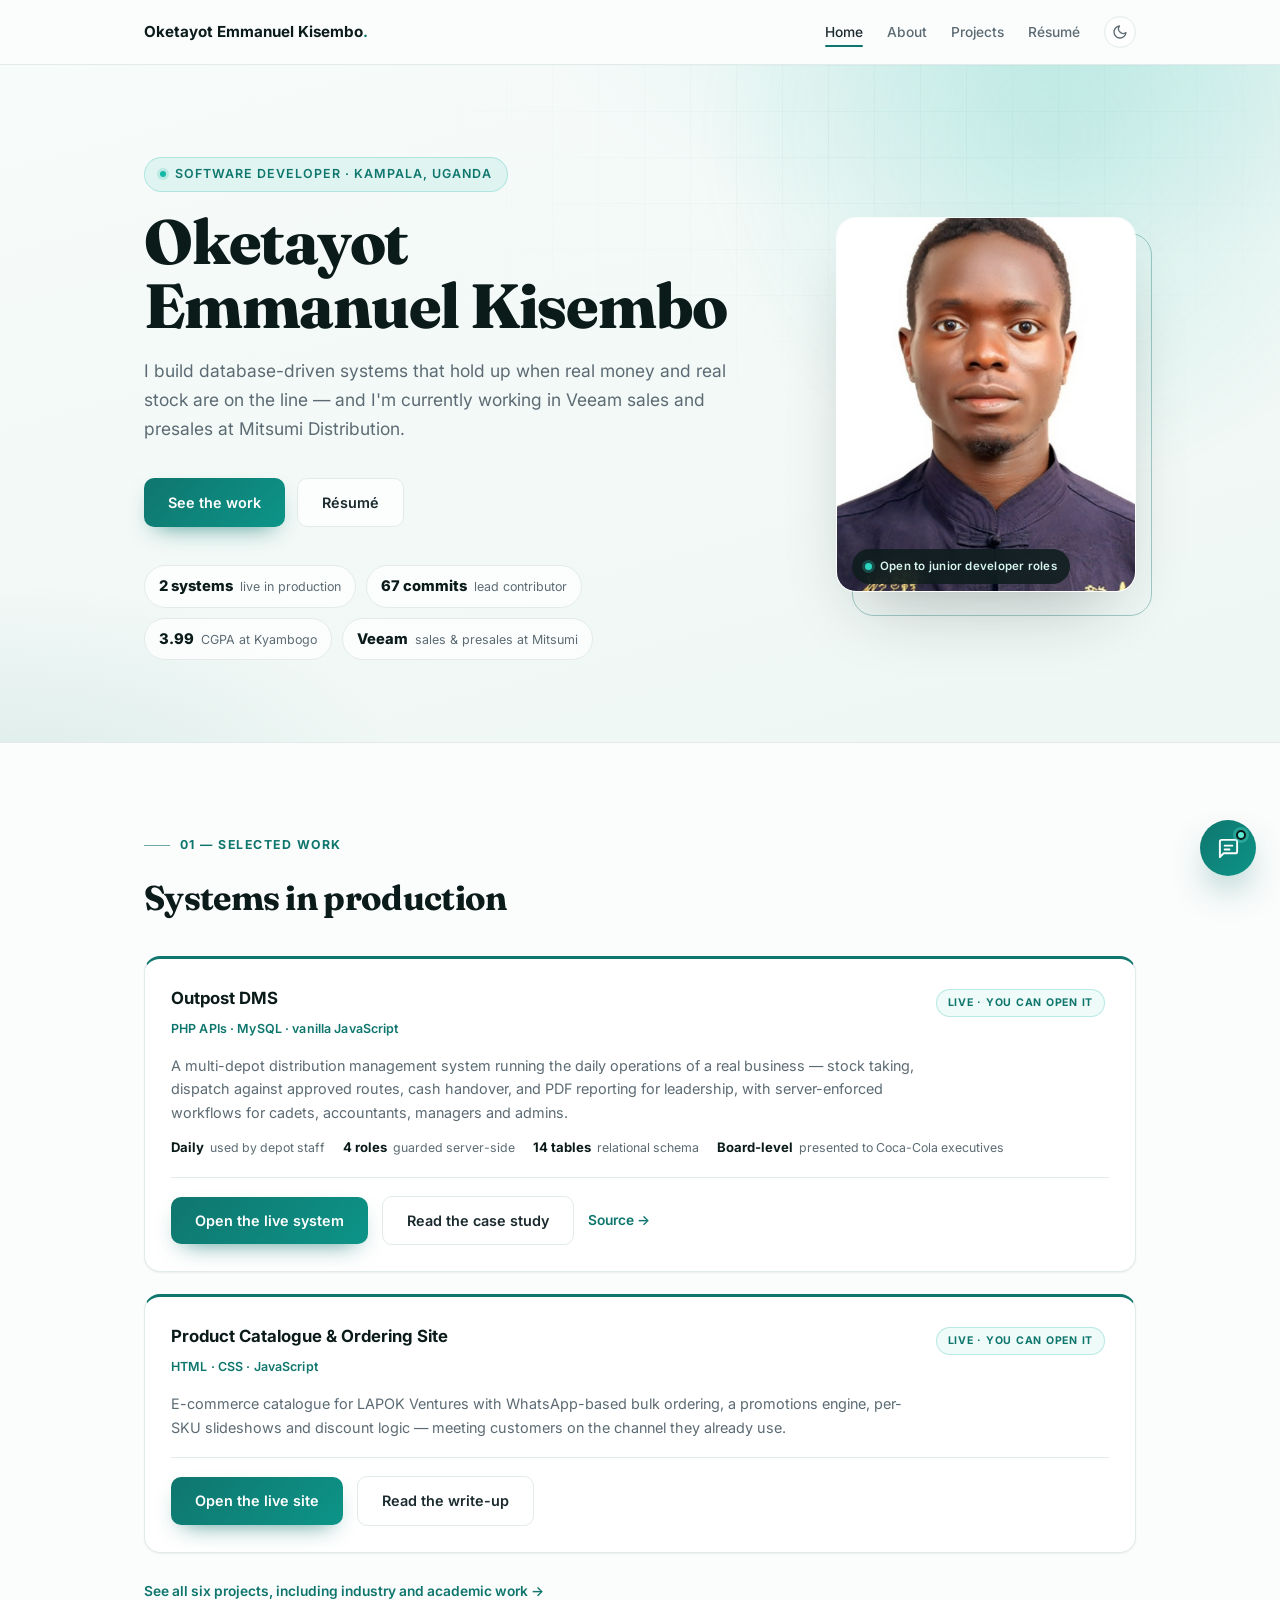
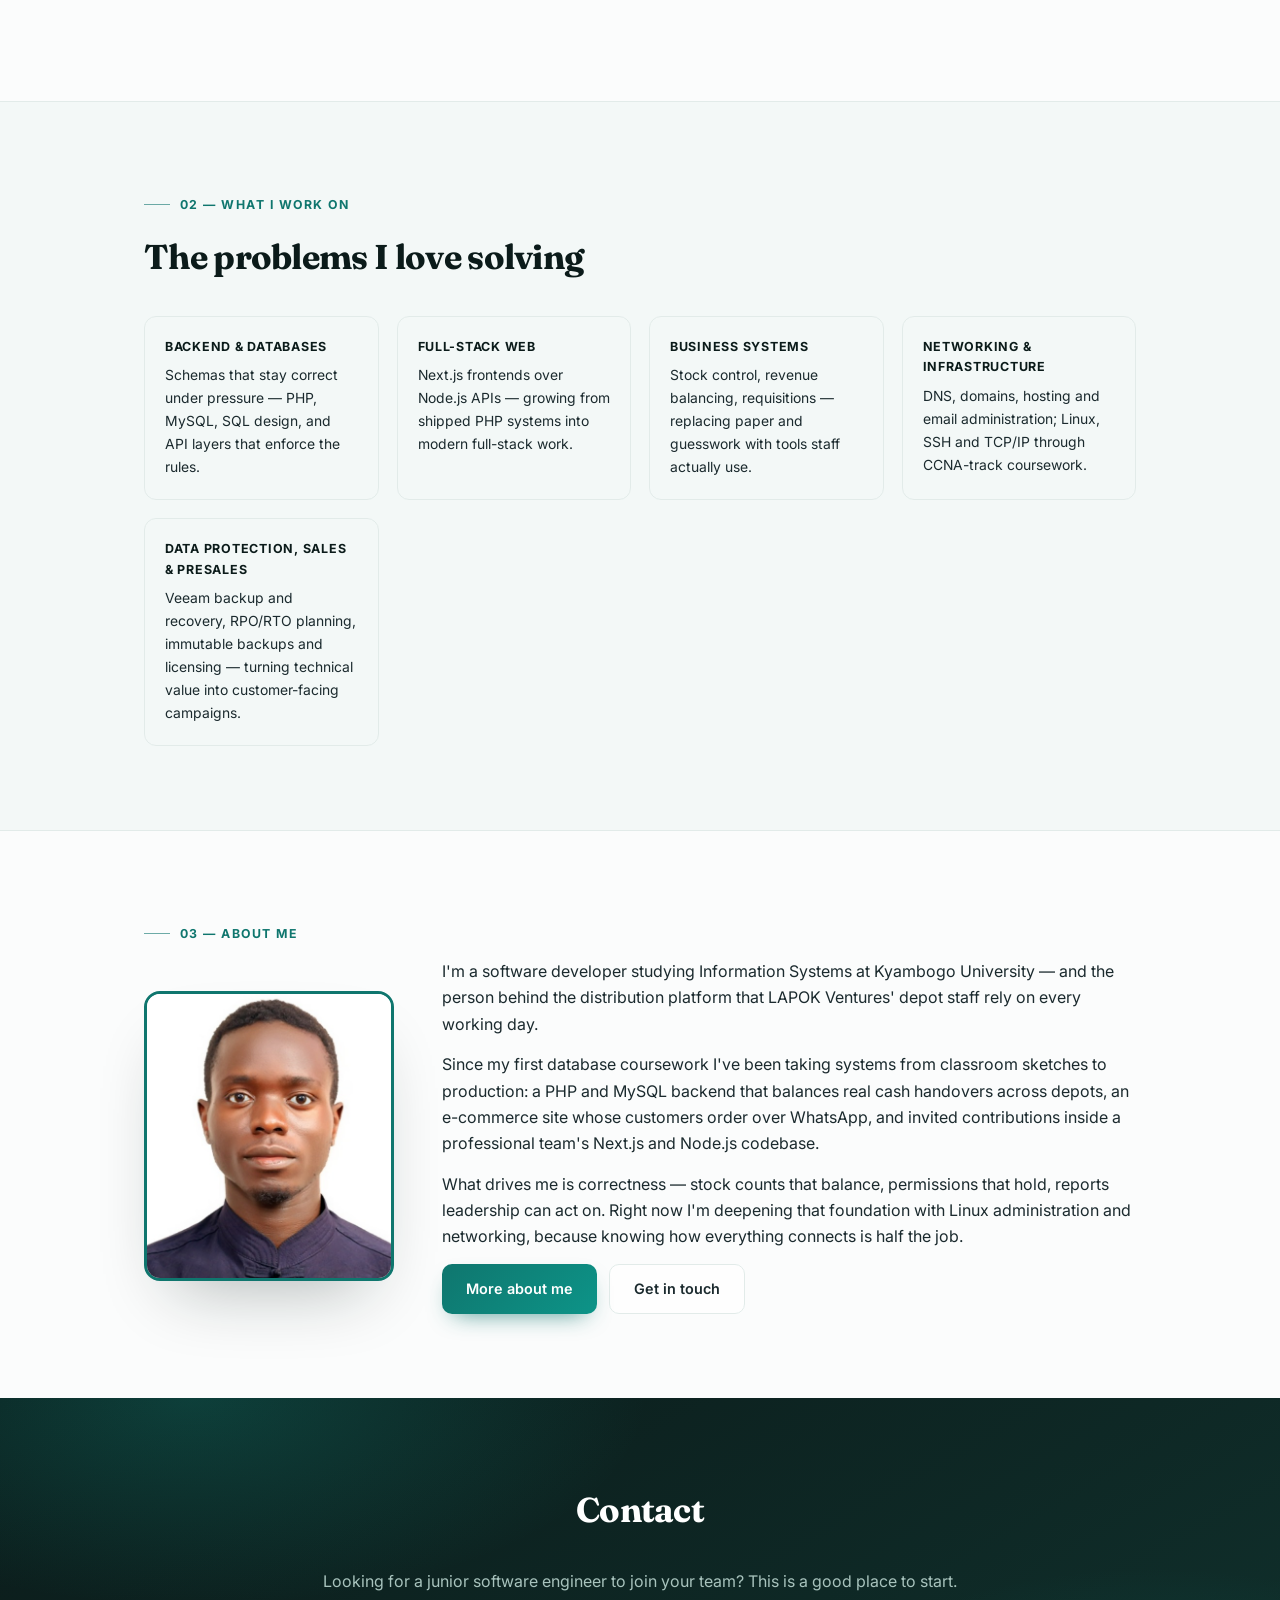
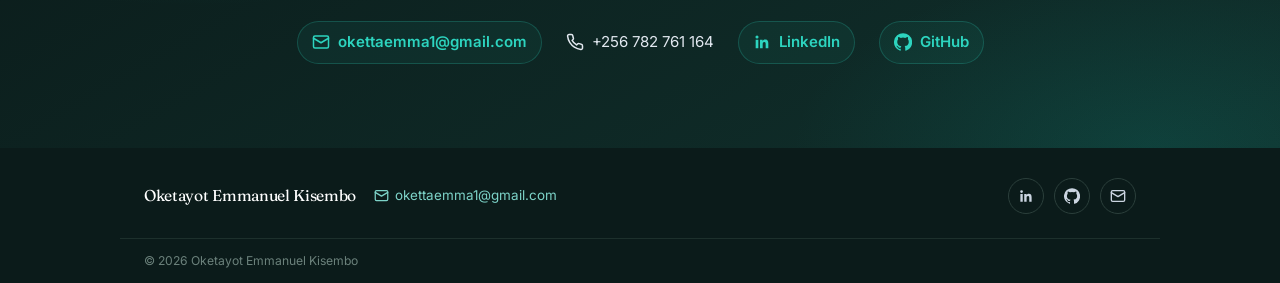
==== commit b0b744b5: "Add sales and presales role and site animations" ====
--- a/index.html
+++ b/index.html
@@ -37,7 +37,7 @@
       } catch (error) {}
     })();
   </script>
-  <link rel="stylesheet" href="styles.css?v=8">
+  <link rel="stylesheet" href="styles.css?v=10">
   <script type="application/ld+json">
   {
     "@context": "https://schema.org",
@@ -110,8 +110,8 @@
         <h1>Oketayot<br>Emmanuel Kisembo</h1>
         <p class="hero-sub">
           I build database-driven systems that hold up when real money
-          and real stock are on the line — and I'm currently working the
-          Veeam data-protection portfolio at Mitsumi Distribution.
+          and real stock are on the line — and I'm currently working in
+          Veeam sales and presales at Mitsumi Distribution.
         </p>
         <div class="hero-actions">
           <a class="btn btn-primary" href="#work">See the work</a>
@@ -121,7 +121,7 @@
           <span><strong>2 systems</strong>live in production</span>
           <span><strong>67 commits</strong>lead contributor</span>
           <span><strong>3.99</strong>CGPA at Kyambogo</span>
-          <span><strong>Veeam</strong>presales at Mitsumi</span>
+          <span><strong>Veeam</strong>sales &amp; presales at Mitsumi</span>
         </div>
       </div>
       <div class="hero-media">
@@ -202,7 +202,7 @@
             <p>DNS, domains, hosting and email administration; Linux, SSH and TCP/IP through CCNA-track coursework.</p>
           </div>
           <div class="skill-block">
-            <h4>Data Protection &amp; Presales</h4>
+            <h4>Data Protection, Sales &amp; Presales</h4>
             <p>Veeam backup and recovery, RPO/RTO planning, immutable backups and licensing — turning technical value into customer-facing campaigns.</p>
           </div>
         </div>
--- a/styles.css
+++ b/styles.css
@@ -168,6 +168,22 @@
   mask-image: radial-gradient(700px 400px at 70% 10%, #000 0%, transparent 78%);
   pointer-events: none;
 }
+header::after {
+  content: "";
+  position: absolute;
+  top: -46%;
+  right: -12%;
+  width: min(62vw, 760px);
+  aspect-ratio: 1;
+  border-radius: 50%;
+  background: radial-gradient(circle, rgba(20, 184, 166, 0.16), transparent 66%);
+  filter: blur(8px);
+  pointer-events: none;
+  will-change: transform;
+}
+:root[data-theme="dark"] header::after {
+  background: radial-gradient(circle, rgba(45, 212, 191, 0.16), transparent 66%);
+}
 header .container { position: relative; z-index: 1; }
 
 .hero-wrap { display: flex; align-items: center; justify-content: space-between; gap: clamp(36px, 6vw, 76px); }
@@ -283,10 +299,25 @@
   transition: transform 0.2s, box-shadow 0.2s, background 0.2s, border-color 0.2s, color 0.2s;
 }
 a.btn-primary {
+  position: relative;
+  overflow: hidden;
   background: var(--btn-grad);
   color: #ffffff;
   box-shadow: 0 10px 24px -12px rgba(15, 118, 110, 0.85);
 }
+a.btn-primary::after {
+  content: "";
+  position: absolute;
+  top: -80%;
+  bottom: -80%;
+  left: -80%;
+  width: 42%;
+  background: linear-gradient(90deg, transparent, rgba(255, 255, 255, 0.3), transparent);
+  transform: rotate(18deg) translateX(0);
+  transition: transform 0.65s ease;
+  pointer-events: none;
+}
+a.btn-primary:hover::after { transform: rotate(18deg) translateX(360%); }
 a.btn-primary:hover {
   transform: translateY(-2px);
   box-shadow: 0 16px 30px -14px rgba(15, 118, 110, 0.9);
@@ -312,7 +343,17 @@
   color: var(--accent);
   margin-bottom: 12px;
 }
-.section-label::before { content: ""; width: 26px; height: 1px; background: var(--accent); opacity: 0.6; }
+.section-label::before {
+  content: "";
+  width: 26px;
+  height: 1px;
+  background: var(--accent);
+  opacity: 0.6;
+  transform-origin: left;
+  transition: transform 0.5s cubic-bezier(0.2, 0.7, 0.2, 1) calc(var(--reveal-delay, 0s) + 0.12s);
+}
+.section-label.reveal::before { transform: scaleX(0); }
+.section-label.reveal.revealed::before { transform: scaleX(1); }
 .hero-stats { display: flex; flex-wrap: wrap; gap: 10px; margin-top: 38px; }
 .hero-stats span {
   display: inline-flex;
@@ -324,6 +365,12 @@
   background: var(--glass);
   border: 1px solid var(--border);
   border-radius: 999px;
+  transition: transform 0.2s ease, border-color 0.2s ease, background 0.2s ease;
+}
+.hero-stats span:hover {
+  transform: translateY(-2px);
+  border-color: rgba(20, 184, 166, 0.35);
+  background: var(--glass-strong);
 }
 .hero-stats strong { font-size: 0.92rem; font-weight: 800; color: var(--dark); }
 
@@ -399,7 +446,8 @@
   left: 24px;
   right: 24px;
   height: 3px;
-  background: linear-gradient(90deg, var(--accent), var(--accent-light));
+  background: linear-gradient(90deg, var(--accent), var(--accent-light), var(--accent));
+  background-size: 200% 100%;
   border-radius: 0 0 4px 4px;
   opacity: 0;
   transition: opacity 0.25s;
@@ -428,8 +476,8 @@
 /* Numbered project style */
 .projects-intro { color: var(--muted); font-size: 1.02rem; margin: -16px 0 28px !important; }
 .proj-head { display: flex; align-items: center; gap: 12px; margin-bottom: 10px; }
-.proj-num { font-size: 1.4rem; font-weight: 800; color: var(--num); letter-spacing: 0.01em; }
-.card:hover .proj-num { color: var(--accent-light); }
+.proj-num { font-size: 1.4rem; font-weight: 800; color: var(--num); letter-spacing: 0.01em; transition: color 0.25s, transform 0.25s; }
+.card:hover .proj-num { color: var(--accent-light); transform: translateX(2px); }
 .proj-cat {
   font-size: 0.68rem;
   font-weight: 700;
@@ -522,9 +570,9 @@
   border-radius: 999px;
   border: 1px solid rgba(45, 212, 191, 0.22);
   background: rgba(45, 212, 191, 0.06);
-  transition: background 0.2s, border-color 0.2s;
-}
-.contact-links a:hover { background: rgba(45, 212, 191, 0.12); border-color: rgba(45, 212, 191, 0.45); text-decoration: none; }
+  transition: background 0.2s, border-color 0.2s, transform 0.2s;
+}
+.contact-links a:hover { background: rgba(45, 212, 191, 0.12); border-color: rgba(45, 212, 191, 0.45); text-decoration: none; transform: translateY(-2px); }
 .contact-links span { color: #e2e8f0; }
 .icon { width: 18px; height: 18px; flex-shrink: 0; }
 
@@ -588,7 +636,18 @@
 /* Credentials */
 #credentials { scroll-margin-top: 84px; }
 .credentials-grid { display: grid; grid-template-columns: repeat(2, minmax(0, 1fr)); gap: 20px; align-items: start; }
-.credential-card { background: var(--card); border: 1px solid var(--border); border-radius: var(--radius); padding: 24px; }
+.credential-card {
+  background: var(--card);
+  border: 1px solid var(--border);
+  border-radius: var(--radius);
+  padding: 24px;
+  transition: transform 0.25s, box-shadow 0.25s, border-color 0.25s;
+}
+.credential-card:hover {
+  transform: translateY(-3px);
+  border-color: rgba(20, 184, 166, 0.35);
+  box-shadow: var(--shadow-md);
+}
 .credential-head { display: flex; align-items: flex-start; justify-content: space-between; gap: 12px; margin-bottom: 18px; }
 .credential-head h3 { font-size: 1.05rem; font-weight: 700; color: var(--dark); }
 .credential-type {
@@ -632,6 +691,7 @@
 .badge-item:hover { transform: translateY(-2px); box-shadow: var(--shadow-md); }
 .badge-item img { display: block; width: 100%; height: auto; border-radius: 10px; }
 .badge-note { margin-top: 10px !important; font-size: 0.72rem; color: var(--muted); max-width: none; }
+.badge-note a { color: var(--accent); font-weight: 600; }
 @media (min-width: 700px) and (max-width: 820px) {
   .badge-grid { grid-template-columns: repeat(4, minmax(0, 1fr)); }
 }
@@ -648,26 +708,26 @@
   .credential-list time { text-align: left; }
 }
 
-/* CV viewer */
+/* CV pages */
 .cv-section { padding: 48px 0 64px; }
-.cv-viewer {
-  height: min(78vh, 980px);
-  min-height: 520px;
+.cv-pages { display: flex; flex-direction: column; align-items: center; gap: 22px; }
+.cv-page-link {
+  display: block;
+  width: min(100%, 900px);
   overflow: hidden;
-  background: var(--card);
+  background: #ffffff;
   border: 1px solid var(--border);
   border-radius: var(--radius);
   box-shadow: var(--shadow-md);
-}
-.cv-viewer iframe { display: block; width: 100%; height: 100%; border: 0; background: #ffffff; }
-.cv-note { margin-top: 14px; font-size: 0.84rem; color: var(--muted); }
+  transition: transform 0.2s ease, box-shadow 0.2s ease;
+}
+.cv-page-link:hover { transform: translateY(-2px); box-shadow: var(--shadow-lg); }
+.cv-page-link img { display: block; width: 100%; height: auto; }
+.cv-note { margin-top: 18px; font-size: 0.84rem; color: var(--muted); text-align: center; }
 .cv-note a { color: var(--accent); font-weight: 600; }
 @media (max-width: 700px) {
   .cv-section { padding: 32px 0 48px; }
-  .cv-viewer { height: 70vh; min-height: 420px; }
-}
-@media (max-width: 520px) {
-  .cv-viewer { height: 68vh; min-height: 400px; }
+  .cv-pages { gap: 16px; }
 }
 
 /* Footer */
@@ -700,16 +760,39 @@
 
 /* Motion */
 @media (prefers-reduced-motion: no-preference) {
+  header::after { animation: aurora 18s ease-in-out infinite alternate; }
   .hero-text > * { animation: rise 0.65s cubic-bezier(0.2, 0.7, 0.2, 1) both; }
   .hero-text > *:nth-child(2) { animation-delay: 0.06s; }
   .hero-text > *:nth-child(3) { animation-delay: 0.12s; }
   .hero-text > *:nth-child(4) { animation-delay: 0.18s; }
   .hero-text > *:nth-child(5) { animation-delay: 0.24s; }
   .hero-media { animation: rise 0.8s 0.1s cubic-bezier(0.2, 0.7, 0.2, 1) both; }
+  .hero-portrait { animation: portraitFloat 8s ease-in-out 1.2s infinite; }
+  .hero-media-badge::before { animation: statusPulse 2.8s ease-in-out infinite; }
+  .card-live:hover::after { animation: lineShift 2.6s linear infinite; }
 }
 @keyframes rise {
   from { opacity: 0; transform: translateY(14px); }
   to { opacity: 1; transform: translateY(0); }
+}
+@keyframes revealIn {
+  from { opacity: 0; translate: 0 20px; }
+  to { opacity: 1; translate: 0 0; }
+}
+@keyframes aurora {
+  from { transform: translate3d(0, 0, 0) scale(1); }
+  to { transform: translate3d(-7%, 9%, 0) scale(1.14); }
+}
+@keyframes portraitFloat {
+  0%, 100% { transform: translateY(0); }
+  50% { transform: translateY(-6px); }
+}
+@keyframes statusPulse {
+  0%, 100% { box-shadow: 0 0 0 3px rgba(45, 212, 191, 0.25); }
+  50% { box-shadow: 0 0 0 7px rgba(45, 212, 191, 0); }
+}
+@keyframes lineShift {
+  to { background-position: 200% 0; }
 }
 
 @media (max-width: 700px) {
@@ -807,12 +890,11 @@
 .to-top svg { width: 18px; height: 18px; }
 
 /* Scroll reveal */
-.reveal {
-  opacity: 0;
-  translate: 0 18px;
-  transition: opacity 0.55s ease, translate 0.55s cubic-bezier(0.2, 0.7, 0.2, 1);
-}
-.reveal.revealed { opacity: 1; translate: 0 0; }
+.reveal { opacity: 0; translate: 0 20px; }
+.reveal.revealed {
+  animation: revealIn 0.62s cubic-bezier(0.2, 0.7, 0.2, 1) both;
+  animation-delay: var(--reveal-delay, 0s);
+}
 
 /* Assistant */
 .assistant { position: fixed; right: 24px; bottom: 24px; z-index: 120; }
@@ -1011,7 +1093,12 @@
 }
 
 @media (prefers-reduced-motion: reduce) {
-  .reveal { opacity: 1; translate: none; transition: none; }
+  .reveal { opacity: 1; translate: none; animation: none; }
+  header::after, .hero-portrait, .hero-media-badge::before, .card-live:hover::after,
   .assistant-dot, .assistant-panel:not([hidden]), .assistant-typing span { animation: none; }
+  .section-label::before, a.btn-primary::after { transition: none; }
+  a.btn-primary::after { display: none; }
+  a.btn:hover, .card:hover, .credential-card:hover, .hero-stats span:hover,
+  .contact-links a:hover, .badge-item:hover, .skill-block:hover, .footer-social a:hover,
   .theme-toggle:hover, .assistant-launcher:hover, .assistant-form button:hover { transform: none; }
 }
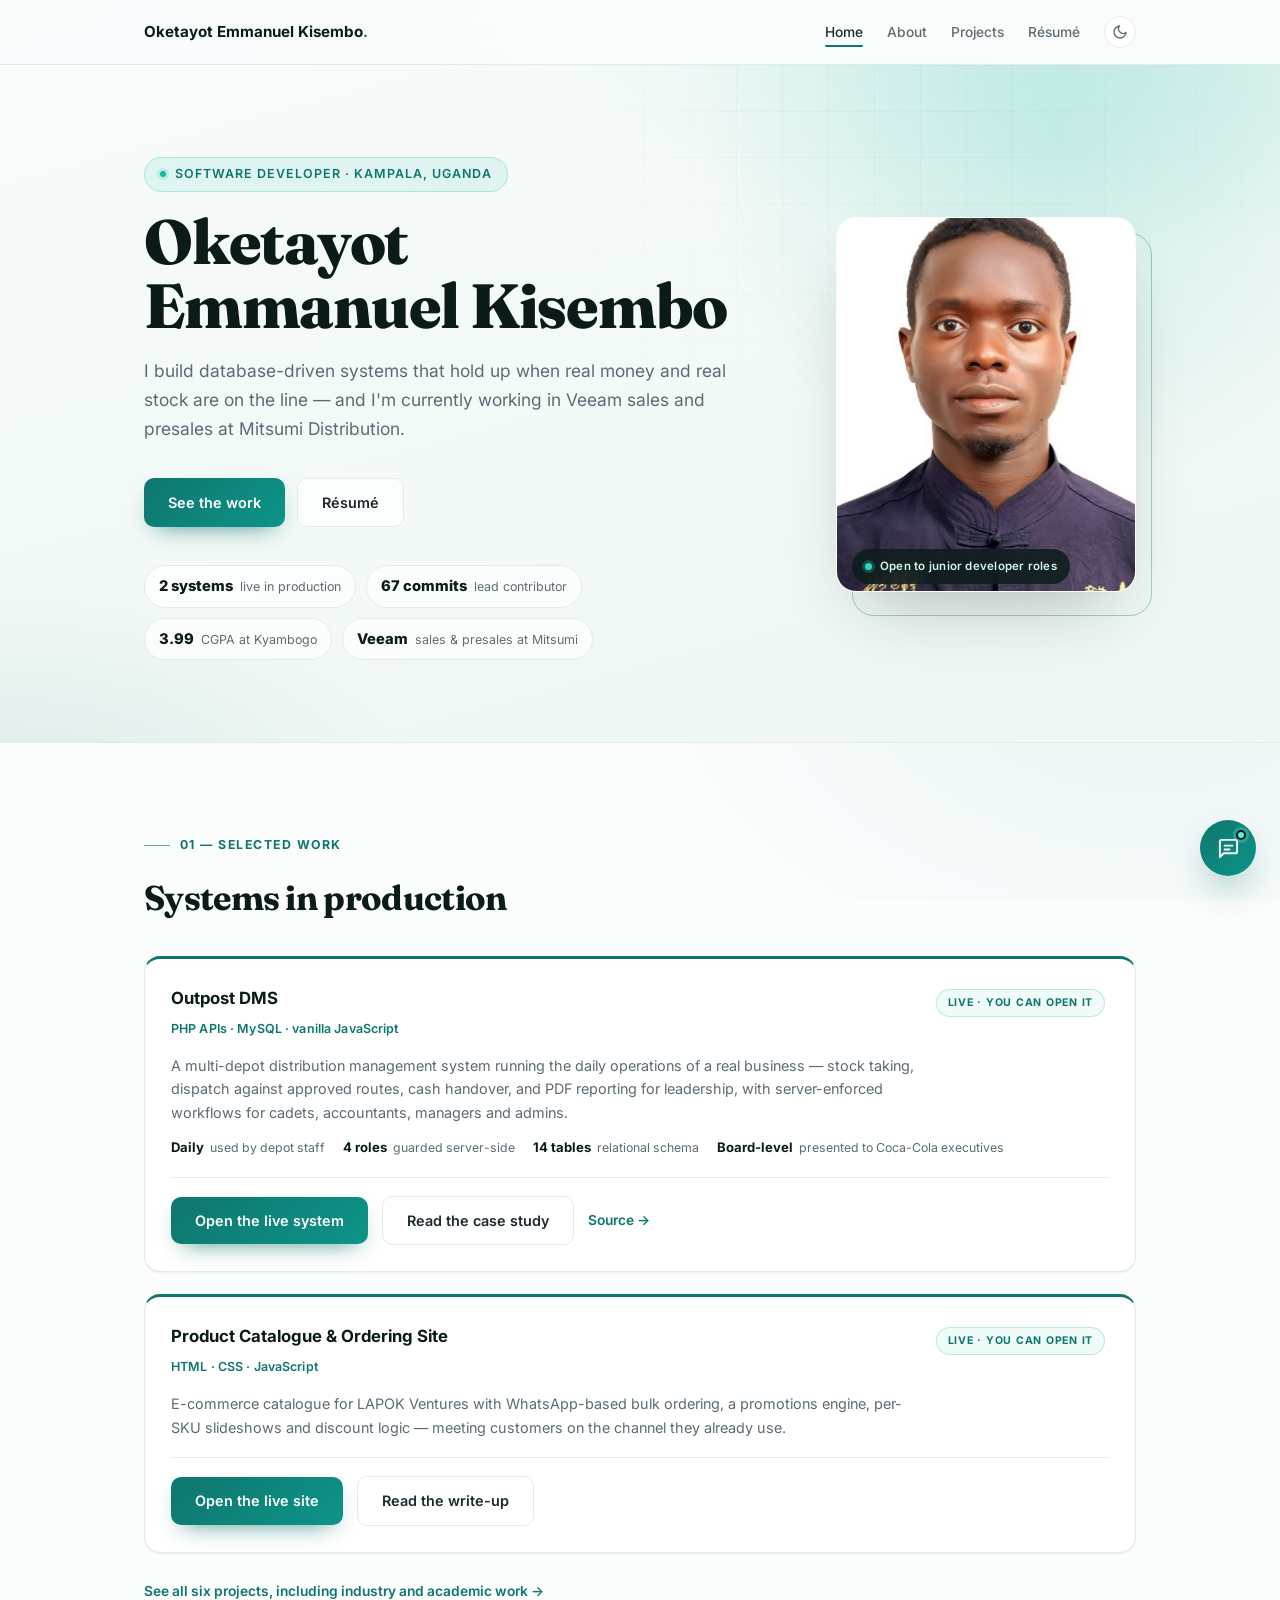
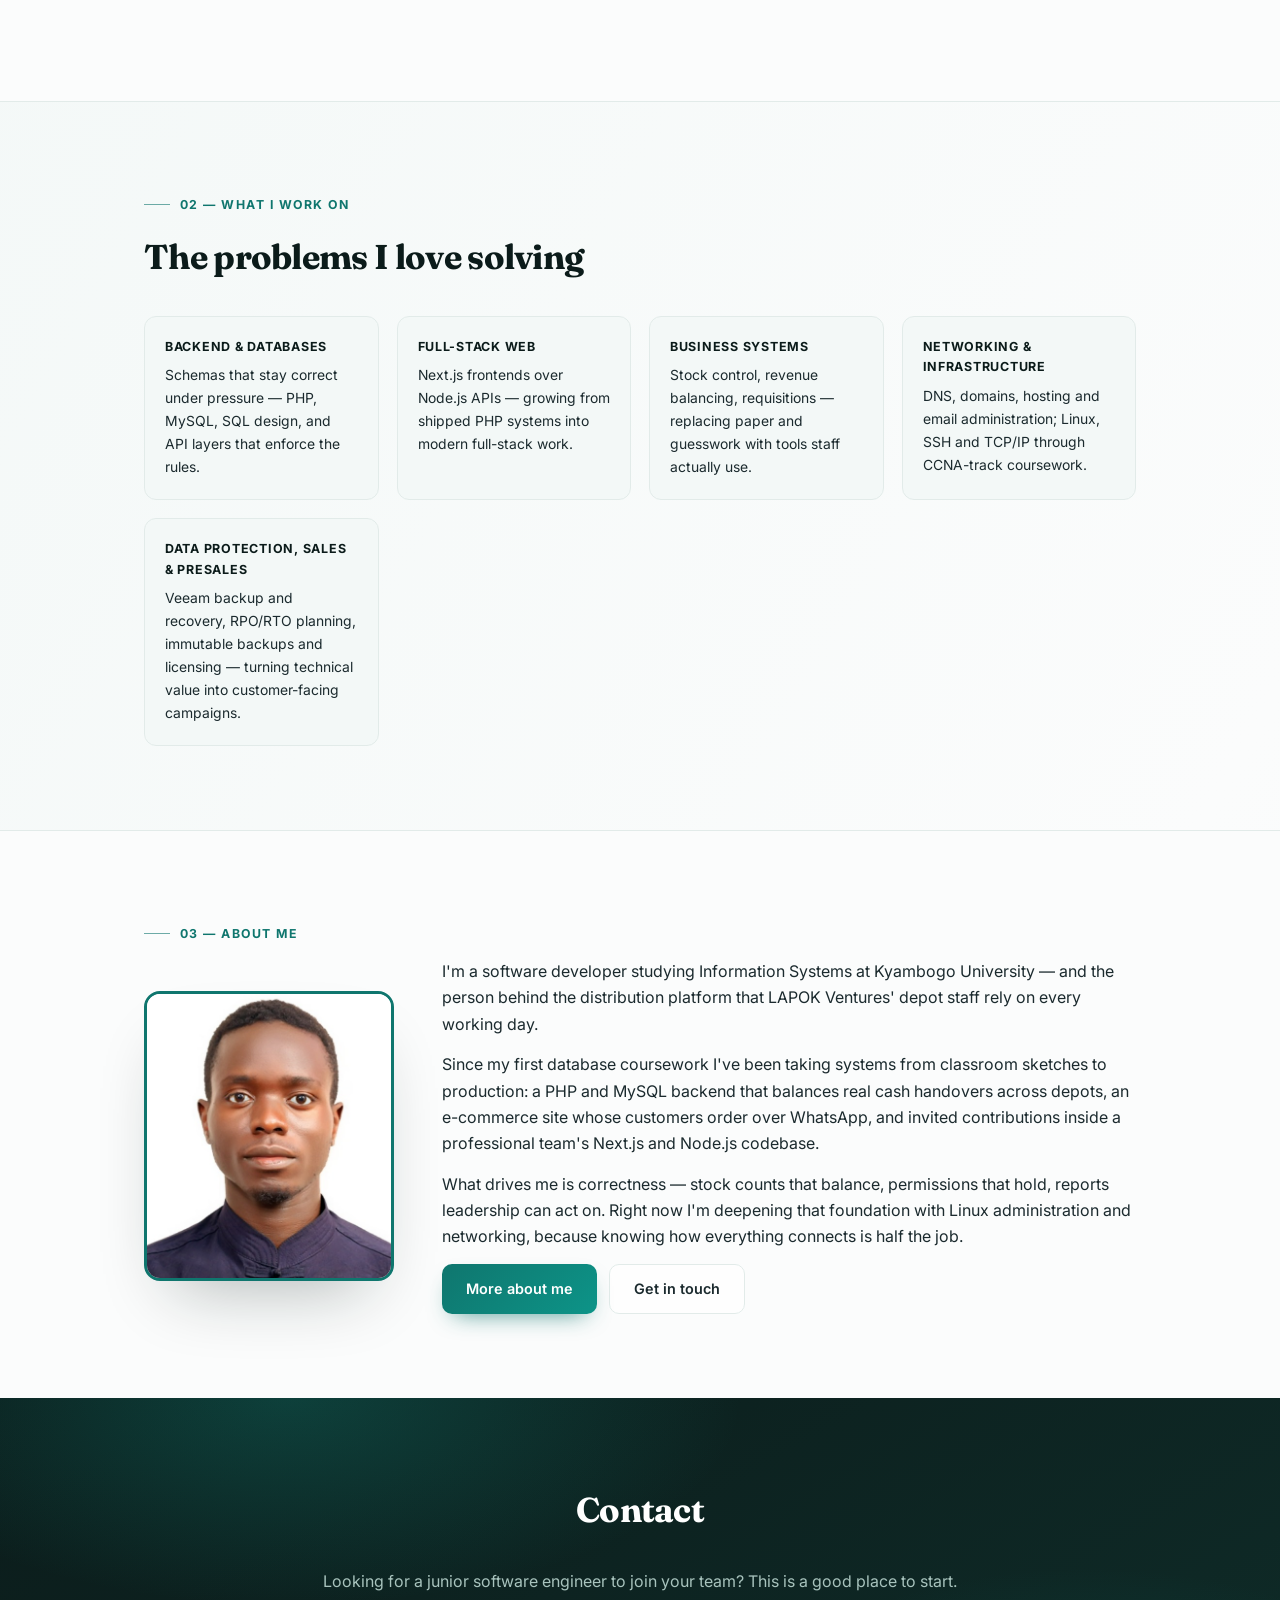
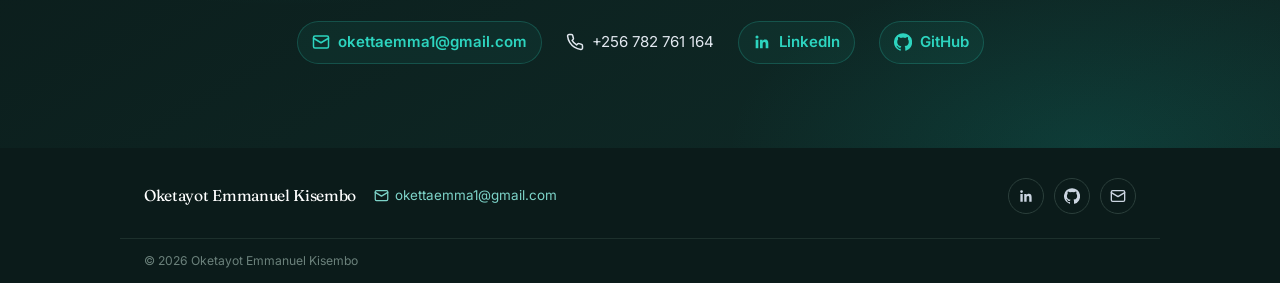
==== commit e509caf4: "Fix VMTS badge links, CTA, and add background motion" ====
--- a/index.html
+++ b/index.html
@@ -37,7 +37,7 @@
       } catch (error) {}
     })();
   </script>
-  <link rel="stylesheet" href="styles.css?v=10">
+  <link rel="stylesheet" href="styles.css?v=11">
   <script type="application/ld+json">
   {
     "@context": "https://schema.org",
@@ -287,6 +287,6 @@
     </div>
   </footer>
 
-  <script src="site.js" defer></script>
+  <script src="site.js?v=11" defer></script>
 </body>
 </html>
--- a/styles.css
+++ b/styles.css
@@ -18,6 +18,9 @@
   --btn-grad: linear-gradient(135deg, #0f766e 0%, #0d9488 100%);
   --portrait-border: rgba(255, 255, 255, 0.8);
   --hero-grid: rgba(15, 118, 110, 0.045);
+  --ambient-a: rgba(20, 184, 166, 0.1);
+  --ambient-b: rgba(13, 148, 136, 0.08);
+  --ambient-c: rgba(45, 212, 191, 0.07);
   --hero-bg:
     radial-gradient(900px 420px at 85% -10%, rgba(20, 184, 166, 0.14), transparent 62%),
     radial-gradient(700px 380px at 0% 110%, rgba(15, 118, 110, 0.1), transparent 60%),
@@ -48,6 +51,9 @@
   --num: #33514b;
   --portrait-border: rgba(255, 255, 255, 0.12);
   --hero-grid: rgba(45, 212, 191, 0.05);
+  --ambient-a: rgba(45, 212, 191, 0.12);
+  --ambient-b: rgba(15, 118, 110, 0.18);
+  --ambient-c: rgba(94, 234, 212, 0.08);
   --hero-bg:
     radial-gradient(900px 420px at 85% -10%, rgba(45, 212, 191, 0.14), transparent 62%),
     radial-gradient(700px 380px at 0% 110%, rgba(15, 118, 110, 0.22), transparent 60%),
@@ -61,7 +67,15 @@
 html { scroll-behavior: smooth; }
 body {
   font-family: 'Inter', -apple-system, 'Segoe UI', Roboto, sans-serif;
-  background: var(--bg);
+  background-color: var(--bg);
+  background-image:
+    radial-gradient(60rem 42rem at 8% 12%, var(--ambient-a), transparent 64%),
+    radial-gradient(52rem 36rem at 92% 78%, var(--ambient-b), transparent 62%),
+    radial-gradient(38rem 30rem at 68% 8%, var(--ambient-c), transparent 60%);
+  background-position: 0% 0%, 100% 100%, 50% 0%;
+  background-size: 130% 130%, 130% 130%, 120% 120%;
+  background-repeat: no-repeat;
+  background-attachment: fixed;
   color: var(--text);
   line-height: 1.65;
   -webkit-font-smoothing: antialiased;
@@ -329,7 +343,13 @@
 
 /* Sections */
 .section { padding: 84px 0; }
-.section-alt { background: var(--bg-alt); border-top: 1px solid var(--border); border-bottom: 1px solid var(--border); }
+.section-alt {
+  background: linear-gradient(120deg, var(--bg-alt) 0%, var(--bg) 50%, var(--bg-alt) 100%);
+  background-size: 220% 220%;
+  background-position: 0% 50%;
+  border-top: 1px solid var(--border);
+  border-bottom: 1px solid var(--border);
+}
 h2 { font-size: clamp(1.6rem, 3vw, 2.15rem); font-weight: 700; color: var(--dark); margin-bottom: 30px; }
 .section p { max-width: 760px; margin-bottom: 14px; }
 .section-label {
@@ -552,12 +572,16 @@
 
 /* Contact */
 .contact {
-  background:
+  background-image:
     radial-gradient(700px 320px at 15% 0%, rgba(20, 184, 166, 0.22), transparent 65%),
     radial-gradient(600px 300px at 90% 100%, rgba(13, 148, 136, 0.18), transparent 60%),
     linear-gradient(150deg, #0b1b1a 0%, #10302c 100%);
+  background-position: 0% 0%, 100% 100%, 0% 50%;
+  background-size: 150% 150%, 150% 150%, 140% 140%;
+  background-repeat: no-repeat;
   text-align: center;
 }
+#contact { scroll-margin-top: 84px; }
 .contact h2 { color: #ffffff; }
 .contact p { margin: 0 auto 26px; color: #a8c3bd; }
 .contact-links { display: flex; justify-content: center; align-items: center; gap: 12px 24px; flex-wrap: wrap; font-size: 0.94rem; }
@@ -760,7 +784,11 @@
 
 /* Motion */
 @media (prefers-reduced-motion: no-preference) {
+  body { animation: ambientDrift 32s ease-in-out infinite alternate; }
+  header::before { animation: gridDrift 30s linear infinite; }
   header::after { animation: aurora 18s ease-in-out infinite alternate; }
+  .section-alt { animation: sectionDrift 26s ease-in-out infinite alternate; }
+  .contact { animation: contactDrift 22s ease-in-out infinite alternate; }
   .hero-text > * { animation: rise 0.65s cubic-bezier(0.2, 0.7, 0.2, 1) both; }
   .hero-text > *:nth-child(2) { animation-delay: 0.06s; }
   .hero-text > *:nth-child(3) { animation-delay: 0.12s; }
@@ -793,6 +821,22 @@
 }
 @keyframes lineShift {
   to { background-position: 200% 0; }
+}
+@keyframes ambientDrift {
+  0% { background-position: 0% 0%, 100% 100%, 50% 0%; }
+  50% { background-position: 12% 18%, 88% 82%, 58% 8%; }
+  100% { background-position: 24% 8%, 76% 92%, 42% 12%; }
+}
+@keyframes gridDrift {
+  to { background-position: 46px 46px; }
+}
+@keyframes sectionDrift {
+  from { background-position: 0% 50%; }
+  to { background-position: 100% 50%; }
+}
+@keyframes contactDrift {
+  from { background-position: 0% 0%, 100% 100%, 0% 50%; }
+  to { background-position: 16% 10%, 84% 90%, 100% 50%; }
 }
 
 @media (max-width: 700px) {
@@ -1094,7 +1138,8 @@
 
 @media (prefers-reduced-motion: reduce) {
   .reveal { opacity: 1; translate: none; animation: none; }
-  header::after, .hero-portrait, .hero-media-badge::before, .card-live:hover::after,
+  body, header::before, header::after, .section-alt, .contact, .hero-portrait,
+  .hero-media-badge::before, .card-live:hover::after,
   .assistant-dot, .assistant-panel:not([hidden]), .assistant-typing span { animation: none; }
   .section-label::before, a.btn-primary::after { transition: none; }
   a.btn-primary::after { display: none; }
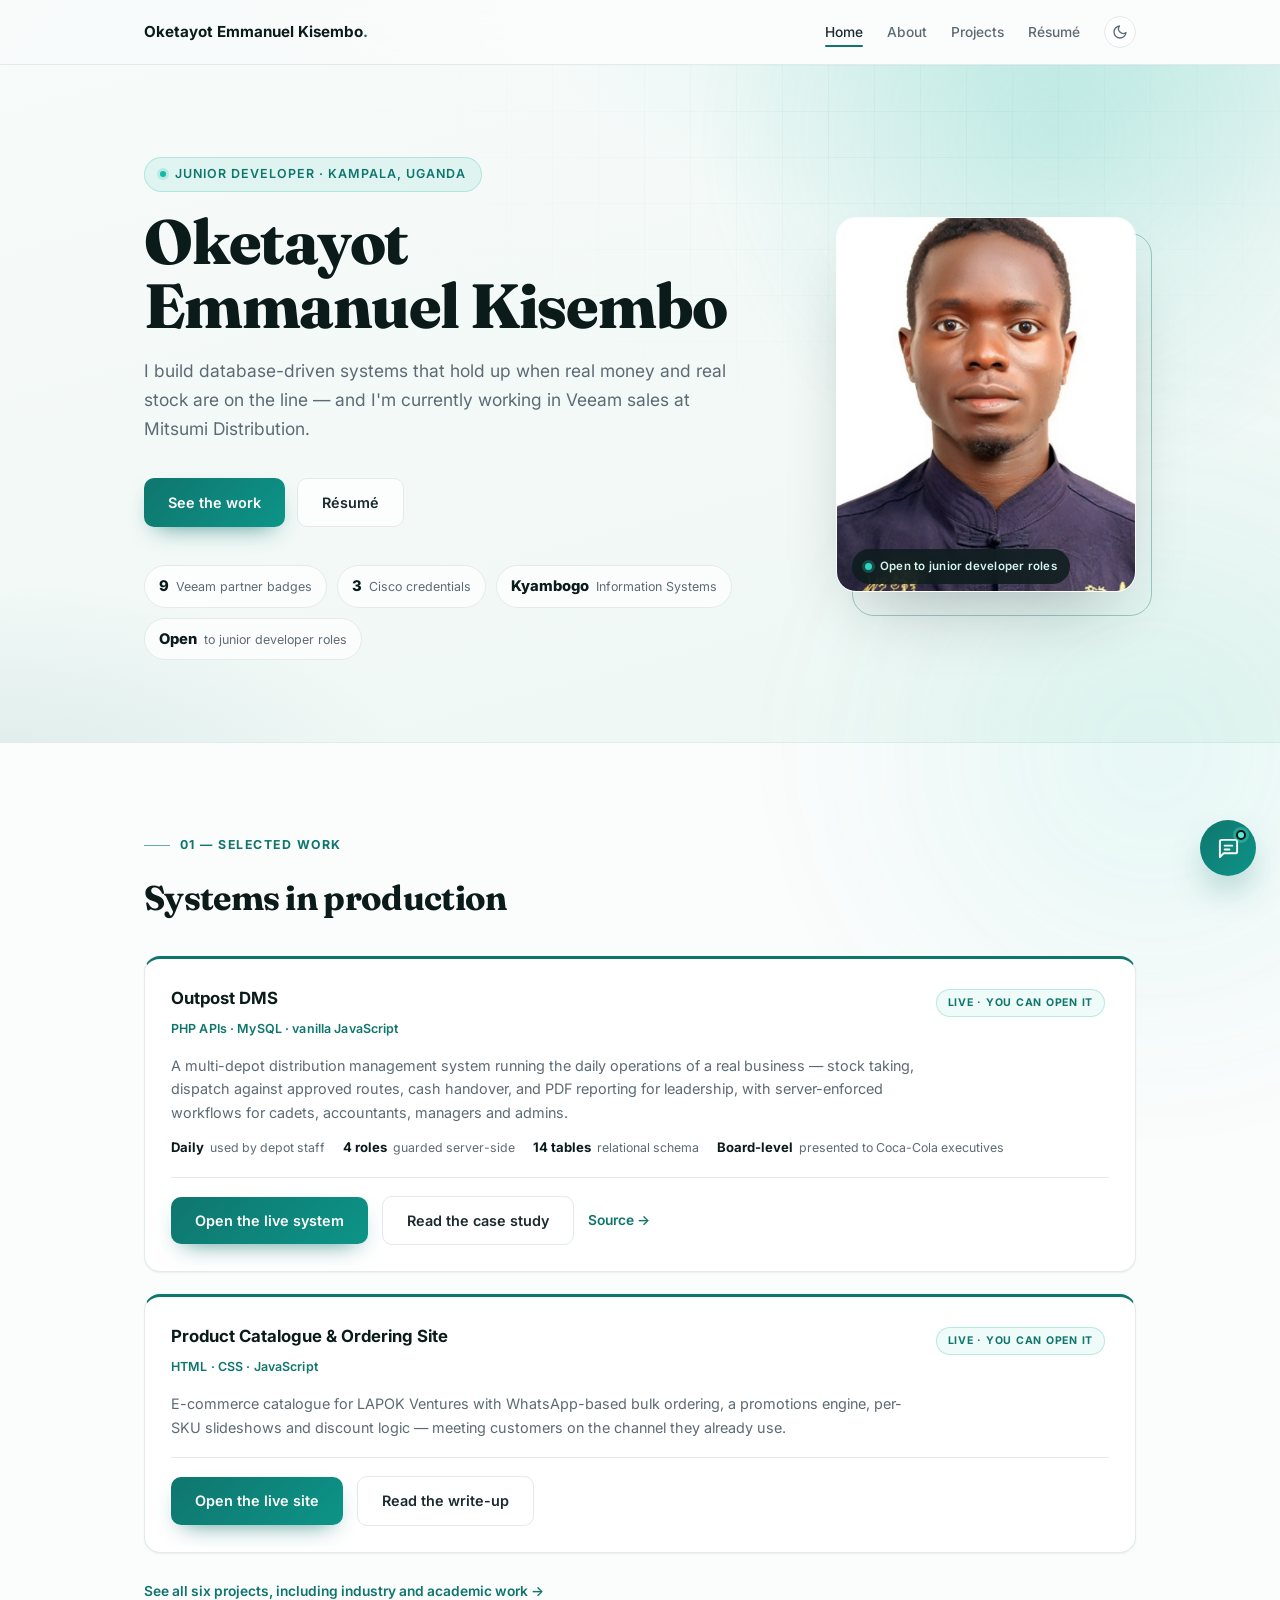
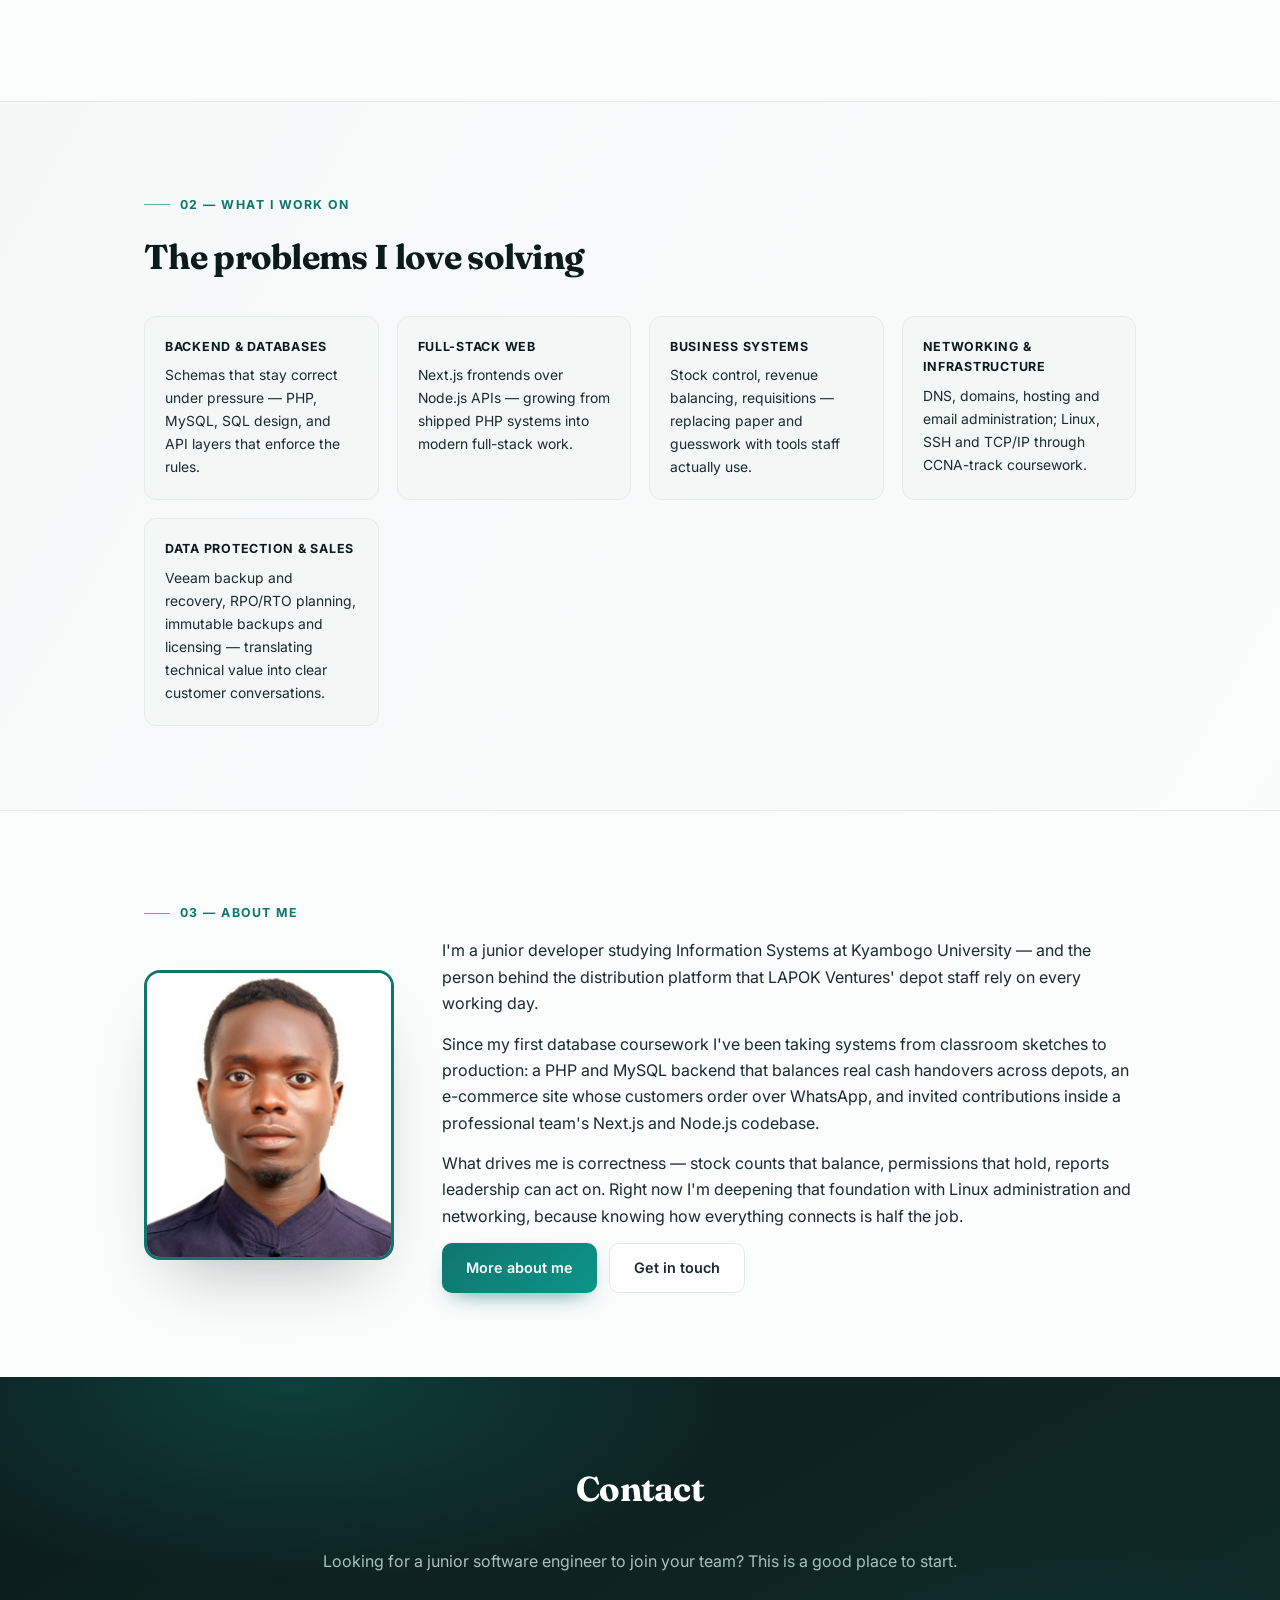
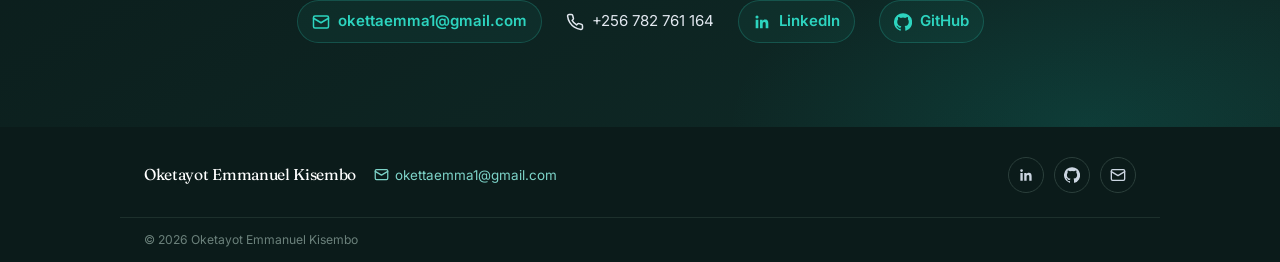
==== commit ddb68d9e: "Refine assistant, role positioning, and Veeam research" ====
--- a/index.html
+++ b/index.html
@@ -3,7 +3,7 @@
 <head>
   <meta charset="UTF-8">
   <meta name="viewport" content="width=device-width, initial-scale=1.0">
-  <title>Oketayot Emmanuel Kisembo — Software Developer</title>
+  <title>Oketayot Emmanuel Kisembo — Junior Developer</title>
   <meta name="description" content="I build database-driven systems that hold up when real money and real stock are on the line — two of them already live in production.">
   <meta name="author" content="Oketayot Emmanuel Kisembo">
   <meta name="theme-color" content="#0f766e">
@@ -11,15 +11,15 @@
   <link rel="canonical" href="https://ekiz538.github.io/">
   <meta property="og:type" content="website">
   <meta property="og:site_name" content="Oketayot Emmanuel Kisembo">
-  <meta property="og:title" content="Oketayot Emmanuel Kisembo — Software Developer">
+  <meta property="og:title" content="Oketayot Emmanuel Kisembo — Junior Developer">
   <meta property="og:description" content="I build database-driven systems that hold up when real money and real stock are on the line — two of them already live in production.">
   <meta property="og:url" content="https://ekiz538.github.io/">
   <meta property="og:image" content="https://ekiz538.github.io/og-image.png">
   <meta property="og:image:width" content="1200">
   <meta property="og:image:height" content="630">
-  <meta property="og:image:alt" content="Oketayot Emmanuel Kisembo — Software Developer">
+  <meta property="og:image:alt" content="Oketayot Emmanuel Kisembo — Junior Developer">
   <meta name="twitter:card" content="summary_large_image">
-  <meta name="twitter:title" content="Oketayot Emmanuel Kisembo — Software Developer">
+  <meta name="twitter:title" content="Oketayot Emmanuel Kisembo — Junior Developer">
   <meta name="twitter:description" content="I build database-driven systems that hold up when real money and real stock are on the line — two of them already live in production.">
   <meta name="twitter:image" content="https://ekiz538.github.io/og-image.png">
   <link rel="preconnect" href="https://fonts.googleapis.com">
@@ -37,7 +37,7 @@
       } catch (error) {}
     })();
   </script>
-  <link rel="stylesheet" href="styles.css?v=11">
+  <link rel="stylesheet" href="styles.css?v=12">
   <script type="application/ld+json">
   {
     "@context": "https://schema.org",
@@ -45,7 +45,7 @@
     "name": "Oketayot Emmanuel Kisembo",
     "url": "https://ekiz538.github.io/",
     "image": "https://ekiz538.github.io/profile.jpg",
-    "jobTitle": "Software Developer",
+    "jobTitle": "Junior Developer",
     "email": "mailto:okettaemma1@gmail.com",
     "telephone": "+256782761164",
     "alumniOf": { "@type": "CollegeOrUniversity", "name": "Kyambogo University" },
@@ -106,22 +106,22 @@
   <header class="hero">
     <div class="container hero-wrap">
       <div class="hero-text">
-        <p class="hero-tag">Software Developer · Kampala, Uganda</p>
+        <p class="hero-tag">Junior Developer · Kampala, Uganda</p>
         <h1>Oketayot<br>Emmanuel Kisembo</h1>
         <p class="hero-sub">
           I build database-driven systems that hold up when real money
           and real stock are on the line — and I'm currently working in
-          Veeam sales and presales at Mitsumi Distribution.
+          Veeam sales at Mitsumi Distribution.
         </p>
         <div class="hero-actions">
           <a class="btn btn-primary" href="#work">See the work</a>
           <a class="btn btn-outline" href="cv.html">Résumé</a>
         </div>
         <div class="hero-stats">
-          <span><strong>2 systems</strong>live in production</span>
-          <span><strong>67 commits</strong>lead contributor</span>
-          <span><strong>3.99</strong>CGPA at Kyambogo</span>
-          <span><strong>Veeam</strong>sales &amp; presales at Mitsumi</span>
+          <span><strong>9</strong>Veeam partner badges</span>
+          <span><strong>3</strong>Cisco credentials</span>
+          <span><strong>Kyambogo</strong>Information Systems</span>
+          <span><strong>Open</strong>to junior developer roles</span>
         </div>
       </div>
       <div class="hero-media">
@@ -202,8 +202,8 @@
             <p>DNS, domains, hosting and email administration; Linux, SSH and TCP/IP through CCNA-track coursework.</p>
           </div>
           <div class="skill-block">
-            <h4>Data Protection, Sales &amp; Presales</h4>
-            <p>Veeam backup and recovery, RPO/RTO planning, immutable backups and licensing — turning technical value into customer-facing campaigns.</p>
+            <h4>Data Protection &amp; Sales</h4>
+            <p>Veeam backup and recovery, RPO/RTO planning, immutable backups and licensing — translating technical value into clear customer conversations.</p>
           </div>
         </div>
       </div>
@@ -217,7 +217,7 @@
                onerror="this.style.display='none'; document.querySelector('.home-about .about-text').style.maxWidth='100%'">
           <div class="about-text">
             <p>
-              I'm a software developer studying Information Systems at Kyambogo University —
+              I'm a junior developer studying Information Systems at Kyambogo University —
               and the person behind the distribution platform that LAPOK Ventures' depot staff
               rely on every working day.
             </p>
@@ -287,6 +287,6 @@
     </div>
   </footer>
 
-  <script src="site.js?v=11" defer></script>
+  <script src="site.js?v=12" defer></script>
 </body>
 </html>
--- a/styles.css
+++ b/styles.css
@@ -18,9 +18,8 @@
   --btn-grad: linear-gradient(135deg, #0f766e 0%, #0d9488 100%);
   --portrait-border: rgba(255, 255, 255, 0.8);
   --hero-grid: rgba(15, 118, 110, 0.045);
-  --ambient-a: rgba(20, 184, 166, 0.1);
-  --ambient-b: rgba(13, 148, 136, 0.08);
-  --ambient-c: rgba(45, 212, 191, 0.07);
+  --orb-a: rgba(20, 184, 166, 0.2);
+  --orb-b: rgba(45, 212, 191, 0.16);
   --hero-bg:
     radial-gradient(900px 420px at 85% -10%, rgba(20, 184, 166, 0.14), transparent 62%),
     radial-gradient(700px 380px at 0% 110%, rgba(15, 118, 110, 0.1), transparent 60%),
@@ -51,9 +50,8 @@
   --num: #33514b;
   --portrait-border: rgba(255, 255, 255, 0.12);
   --hero-grid: rgba(45, 212, 191, 0.05);
-  --ambient-a: rgba(45, 212, 191, 0.12);
-  --ambient-b: rgba(15, 118, 110, 0.18);
-  --ambient-c: rgba(94, 234, 212, 0.08);
+  --orb-a: rgba(45, 212, 191, 0.24);
+  --orb-b: rgba(94, 234, 212, 0.18);
   --hero-bg:
     radial-gradient(900px 420px at 85% -10%, rgba(45, 212, 191, 0.14), transparent 62%),
     radial-gradient(700px 380px at 0% 110%, rgba(15, 118, 110, 0.22), transparent 60%),
@@ -67,21 +65,37 @@
 html { scroll-behavior: smooth; }
 body {
   font-family: 'Inter', -apple-system, 'Segoe UI', Roboto, sans-serif;
-  background-color: var(--bg);
-  background-image:
-    radial-gradient(60rem 42rem at 8% 12%, var(--ambient-a), transparent 64%),
-    radial-gradient(52rem 36rem at 92% 78%, var(--ambient-b), transparent 62%),
-    radial-gradient(38rem 30rem at 68% 8%, var(--ambient-c), transparent 60%);
-  background-position: 0% 0%, 100% 100%, 50% 0%;
-  background-size: 130% 130%, 130% 130%, 120% 120%;
-  background-repeat: no-repeat;
-  background-attachment: fixed;
+  background: var(--bg);
   color: var(--text);
   line-height: 1.65;
   -webkit-font-smoothing: antialiased;
   text-rendering: optimizeLegibility;
   transition: background-color 0.3s ease, color 0.3s ease;
 }
+body::before,
+body::after {
+  content: "";
+  position: fixed;
+  z-index: 0;
+  width: 60vmax;
+  height: 60vmax;
+  border-radius: 50%;
+  pointer-events: none;
+  filter: blur(64px);
+  opacity: 0.7;
+  will-change: transform;
+}
+body::before {
+  top: -24%;
+  left: -18%;
+  background: radial-gradient(circle, var(--orb-a) 0%, transparent 68%);
+}
+body::after {
+  right: -20%;
+  bottom: -26%;
+  background: radial-gradient(circle, var(--orb-b) 0%, transparent 68%);
+}
+main, footer { position: relative; z-index: 1; }
 .sr-only {
   position: absolute;
   width: 1px;
@@ -492,6 +506,29 @@
 .card p:not(.card-stack) { color: var(--muted); font-size: 0.9rem; margin-bottom: 12px; }
 .card-link { font-size: 0.86rem; font-weight: 600; color: var(--accent); text-decoration: none; }
 .card-link:hover { text-decoration: underline; }
+.back-link {
+  display: inline-flex;
+  align-items: center;
+  gap: 9px;
+  padding: 10px 16px 10px 13px;
+  border: 1px solid var(--border);
+  border-radius: 999px;
+  background: var(--glass);
+  color: var(--accent);
+  font-size: 0.86rem;
+  font-weight: 600;
+  text-decoration: none;
+  transition: border-color 0.2s, background 0.2s, transform 0.2s, box-shadow 0.2s;
+}
+.back-link svg { width: 16px; height: 16px; transition: transform 0.2s ease; }
+.back-link:hover {
+  border-color: var(--accent);
+  background: var(--badge-bg);
+  text-decoration: none;
+  transform: translateY(-2px);
+  box-shadow: 0 10px 22px -14px rgba(15, 118, 110, 0.6);
+}
+.back-link:hover svg { transform: translateX(-3px); }
 
 /* Numbered project style */
 .projects-intro { color: var(--muted); font-size: 1.02rem; margin: -16px 0 28px !important; }
@@ -784,7 +821,8 @@
 
 /* Motion */
 @media (prefers-reduced-motion: no-preference) {
-  body { animation: ambientDrift 32s ease-in-out infinite alternate; }
+  body::before { animation: orbFloatA 24s ease-in-out infinite alternate; }
+  body::after { animation: orbFloatB 28s ease-in-out infinite alternate; }
   header::before { animation: gridDrift 30s linear infinite; }
   header::after { animation: aurora 18s ease-in-out infinite alternate; }
   .section-alt { animation: sectionDrift 26s ease-in-out infinite alternate; }
@@ -822,10 +860,15 @@
 @keyframes lineShift {
   to { background-position: 200% 0; }
 }
-@keyframes ambientDrift {
-  0% { background-position: 0% 0%, 100% 100%, 50% 0%; }
-  50% { background-position: 12% 18%, 88% 82%, 58% 8%; }
-  100% { background-position: 24% 8%, 76% 92%, 42% 12%; }
+@keyframes orbFloatA {
+  0% { transform: translate3d(0, 0, 0) scale(1); }
+  50% { transform: translate3d(8vw, 6vh, 0) scale(1.08); }
+  100% { transform: translate3d(3vw, 12vh, 0) scale(0.96); }
+}
+@keyframes orbFloatB {
+  0% { transform: translate3d(0, 0, 0) scale(1); }
+  50% { transform: translate3d(-9vw, -5vh, 0) scale(1.1); }
+  100% { transform: translate3d(-4vw, -13vh, 0) scale(0.95); }
 }
 @keyframes gridDrift {
   to { background-position: 46px 46px; }
@@ -916,22 +959,29 @@
   display: inline-flex;
   align-items: center;
   justify-content: center;
-  width: 40px;
-  height: 40px;
-  border-radius: 50%;
-  border: 1px solid var(--border);
-  background: var(--card);
+  width: 46px;
+  height: 46px;
+  border: 1px solid transparent;
+  border-radius: 50%;
+  background:
+    linear-gradient(var(--card), var(--card)) padding-box,
+    linear-gradient(135deg, var(--accent), var(--accent-light)) border-box;
   color: var(--accent);
-  box-shadow: var(--shadow-md);
+  box-shadow: 0 14px 30px -18px rgba(15, 118, 110, 0.7);
   cursor: pointer;
   opacity: 0;
   transform: translateY(8px);
   pointer-events: none;
-  transition: opacity 0.2s, transform 0.2s, border-color 0.2s;
+  transition: opacity 0.2s, transform 0.2s, box-shadow 0.2s;
 }
 .to-top.show { opacity: 1; transform: none; pointer-events: auto; }
-.to-top:hover { border-color: var(--accent); }
-.to-top svg { width: 18px; height: 18px; }
+.to-top.show:hover {
+  transform: translateY(-3px);
+  box-shadow: 0 18px 34px -16px rgba(15, 118, 110, 0.8);
+}
+.to-top:focus-visible { outline: 2px solid var(--accent-light); outline-offset: 3px; }
+.to-top svg { width: 19px; height: 19px; transition: transform 0.22s ease; }
+.to-top:hover svg { transform: translateY(-2px); }
 
 /* Scroll reveal */
 .reveal { opacity: 0; translate: 0 20px; }
@@ -1105,18 +1155,28 @@
 }
 .assistant-form input:focus { outline: 2px solid var(--accent-light); outline-offset: 1px; border-color: transparent; }
 .assistant-form button {
-  width: 40px;
-  height: 40px;
+  display: inline-flex;
+  align-items: center;
+  justify-content: center;
+  width: 42px;
+  height: 42px;
   flex-shrink: 0;
   border: 0;
-  border-radius: 10px;
+  border-radius: 50%;
   background: var(--btn-grad);
   color: #ffffff;
-  font-size: 1.1rem;
+  box-shadow: 0 10px 20px -10px rgba(15, 118, 110, 0.75);
   cursor: pointer;
-  transition: filter 0.2s, transform 0.2s;
-}
-.assistant-form button:hover { filter: brightness(1.08); transform: translateY(-1px); }
+  transition: filter 0.2s, transform 0.2s, box-shadow 0.2s;
+}
+.assistant-form button svg { width: 18px; height: 18px; transition: transform 0.22s ease; }
+.assistant-form button:hover {
+  filter: brightness(1.08);
+  transform: translateY(-2px) rotate(-4deg);
+  box-shadow: 0 14px 24px -10px rgba(15, 118, 110, 0.8);
+}
+.assistant-form button:hover svg { transform: translate(1px, -1px); }
+.assistant-form button:focus-visible { outline: 2px solid var(--accent-light); outline-offset: 2px; }
 @keyframes assistantPulse {
   0%, 100% { transform: scale(1); }
   50% { transform: scale(1.25); }
@@ -1138,8 +1198,8 @@
 
 @media (prefers-reduced-motion: reduce) {
   .reveal { opacity: 1; translate: none; animation: none; }
-  body, header::before, header::after, .section-alt, .contact, .hero-portrait,
-  .hero-media-badge::before, .card-live:hover::after,
+  body::before, body::after, header::before, header::after, .section-alt, .contact,
+  .hero-portrait, .hero-media-badge::before, .card-live:hover::after,
   .assistant-dot, .assistant-panel:not([hidden]), .assistant-typing span { animation: none; }
   .section-label::before, a.btn-primary::after { transition: none; }
   a.btn-primary::after { display: none; }
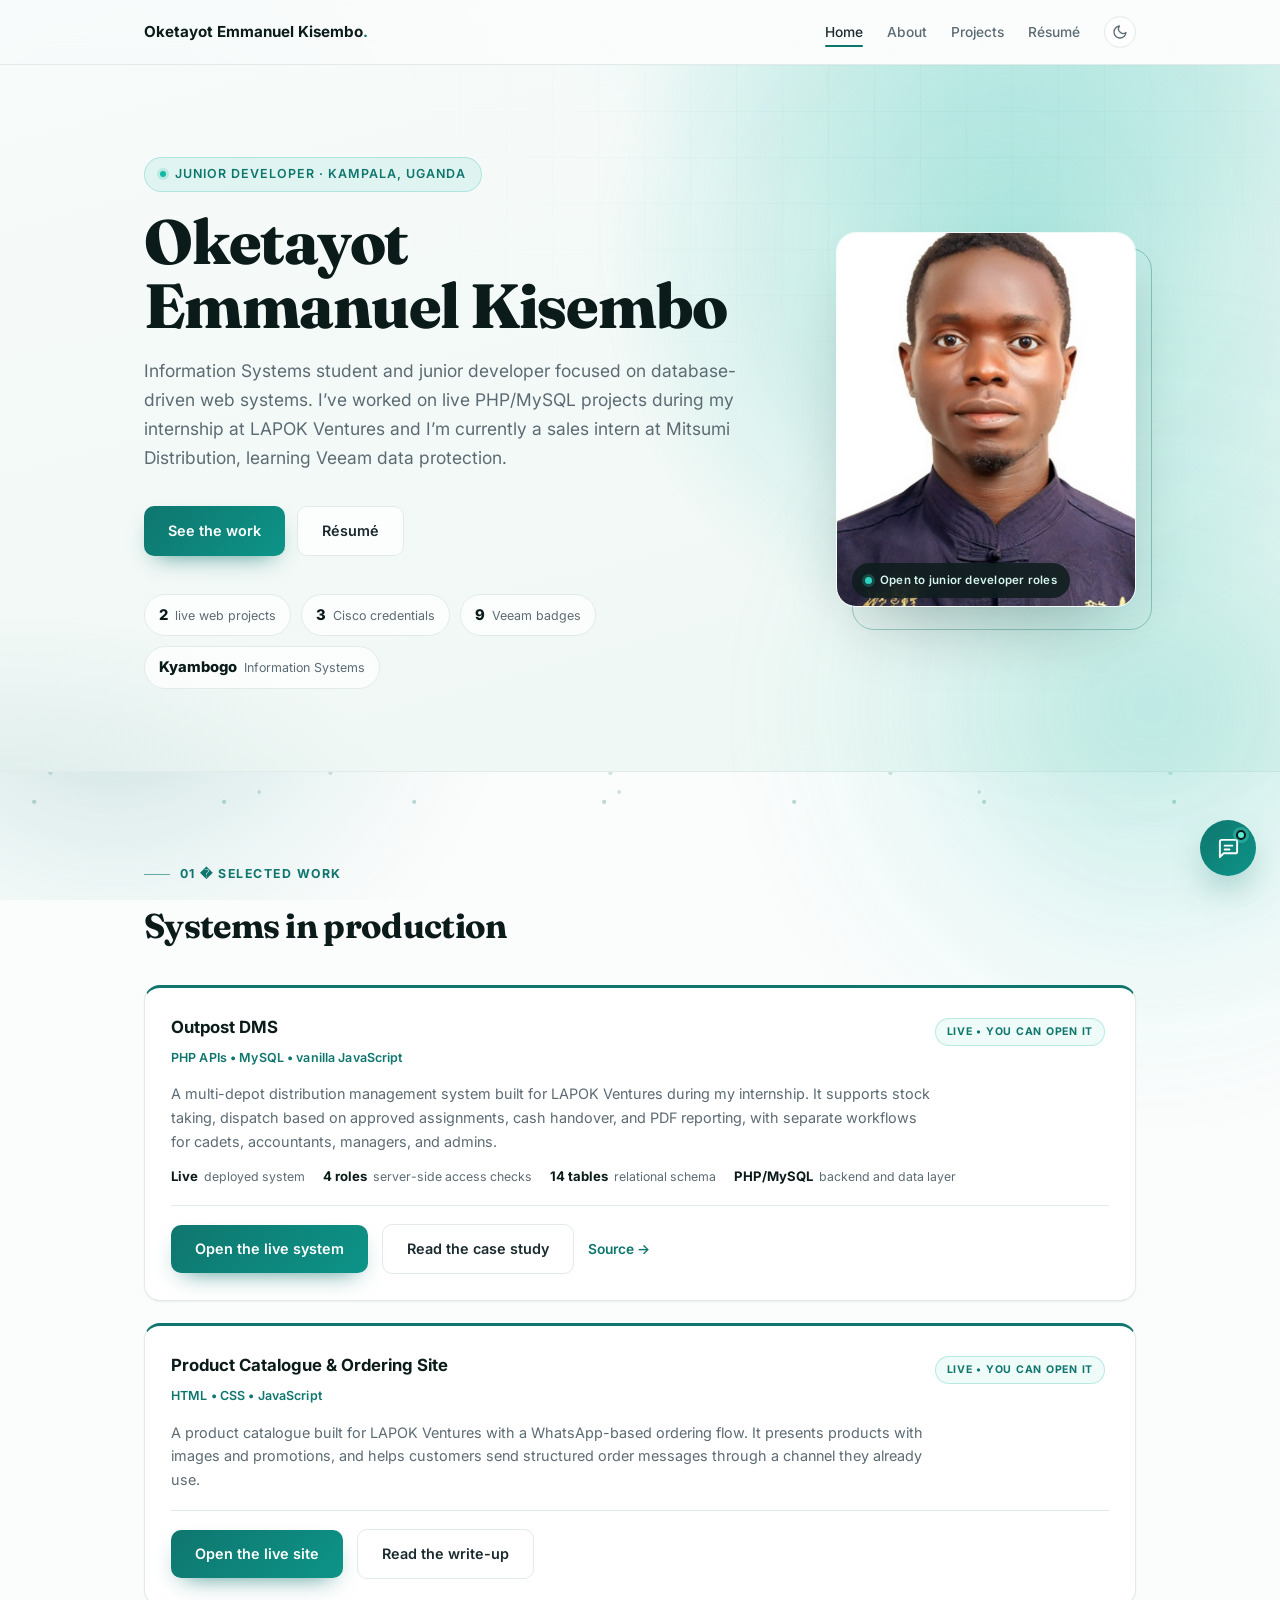
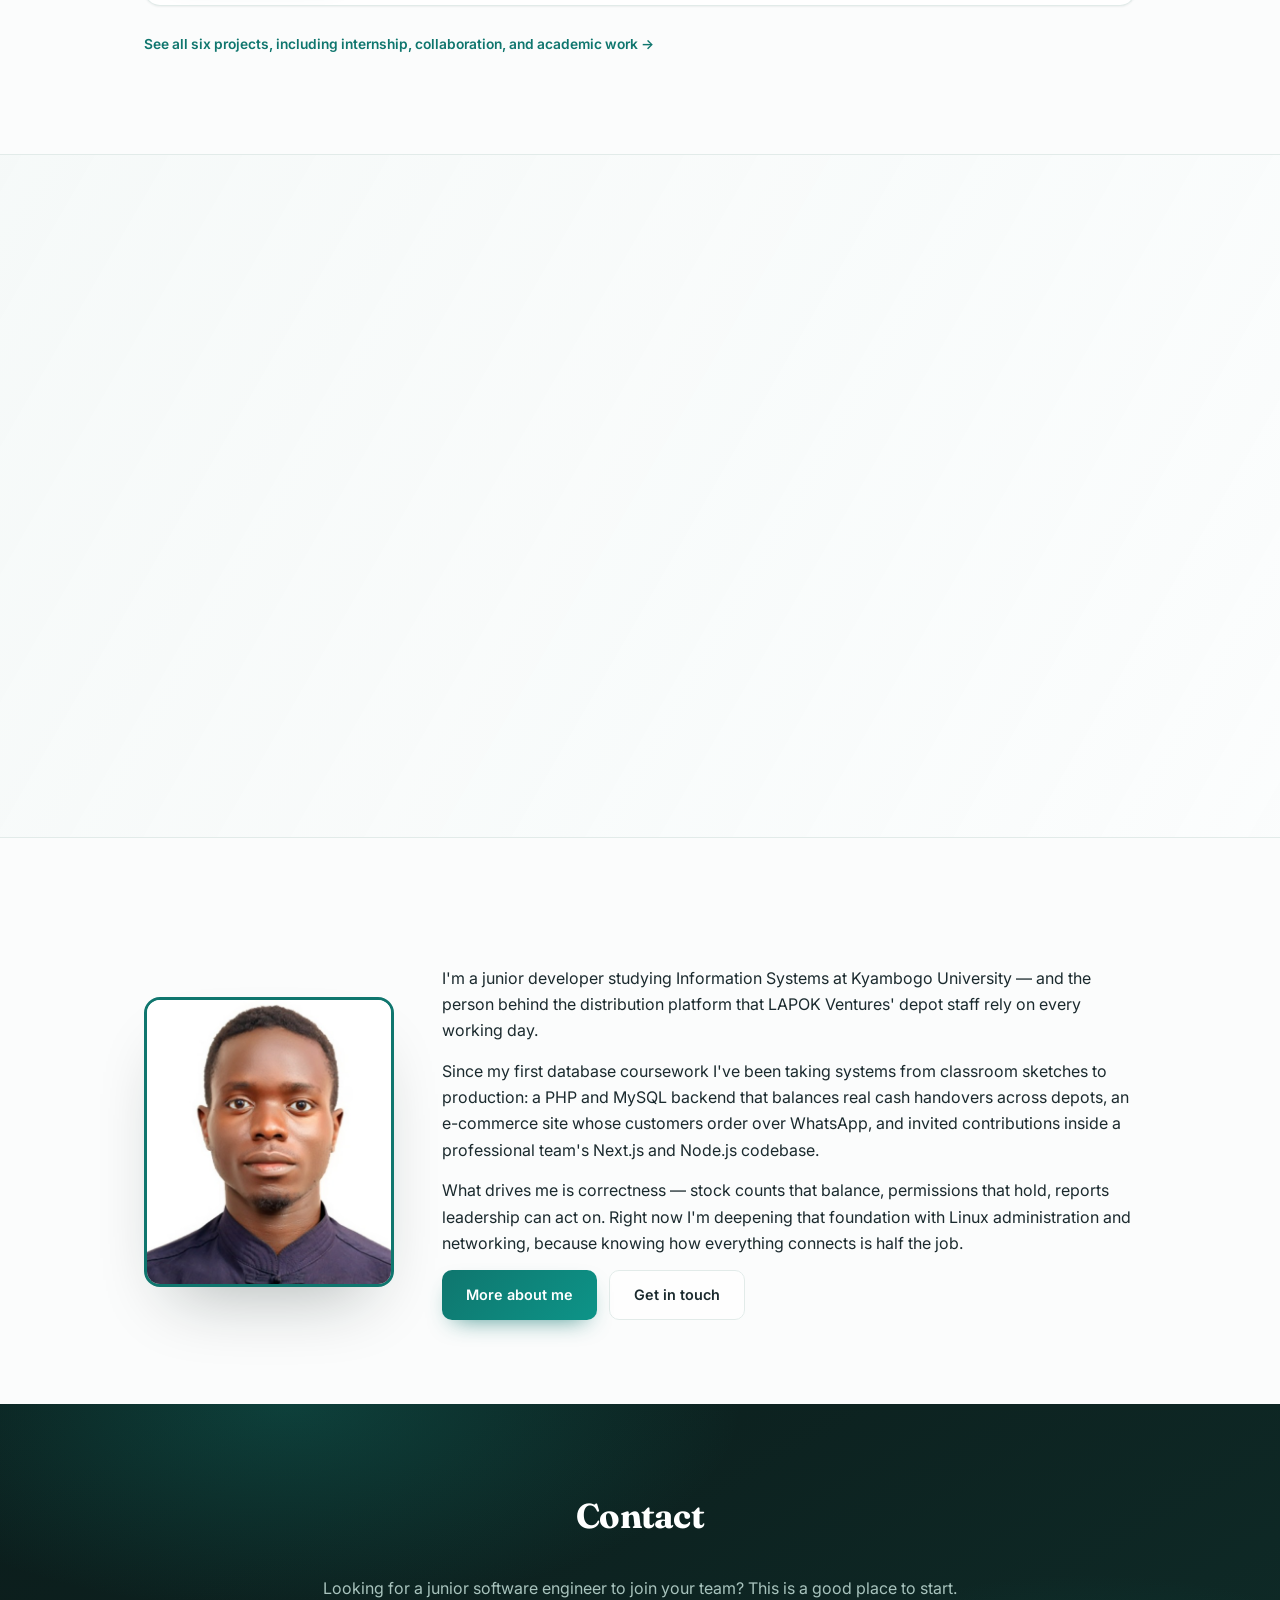
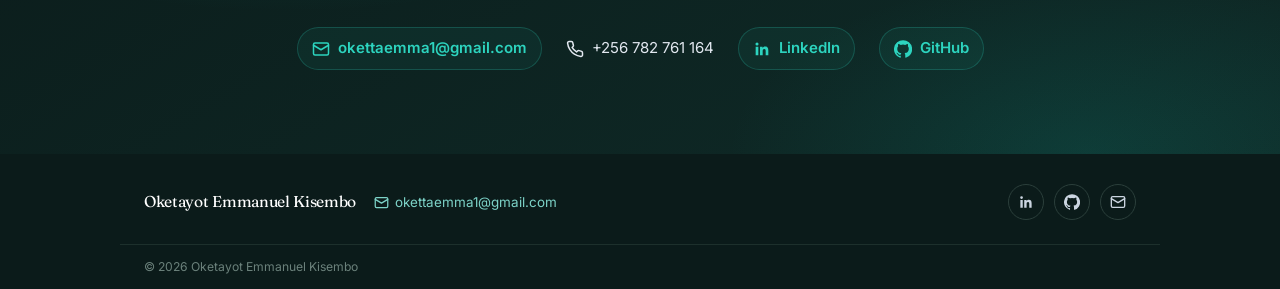
==== commit 14b931c9: "Restructure resume and polish site copy" ====
--- a/index.html
+++ b/index.html
@@ -37,7 +37,7 @@
       } catch (error) {}
     })();
   </script>
-  <link rel="stylesheet" href="styles.css?v=12">
+  <link rel="stylesheet" href="styles.css?v=18">
   <script type="application/ld+json">
   {
     "@context": "https://schema.org",
@@ -109,19 +109,19 @@
         <p class="hero-tag">Junior Developer · Kampala, Uganda</p>
         <h1>Oketayot<br>Emmanuel Kisembo</h1>
         <p class="hero-sub">
-          I build database-driven systems that hold up when real money
-          and real stock are on the line — and I'm currently working in
-          Veeam sales at Mitsumi Distribution.
+          Information Systems student and junior developer focused on database-driven web systems.
+          I’ve worked on live PHP/MySQL projects during my internship at LAPOK Ventures and I’m
+          currently a sales intern at Mitsumi Distribution, learning Veeam data protection.
         </p>
         <div class="hero-actions">
           <a class="btn btn-primary" href="#work">See the work</a>
           <a class="btn btn-outline" href="cv.html">Résumé</a>
         </div>
         <div class="hero-stats">
-          <span><strong>9</strong>Veeam partner badges</span>
+          <span><strong>2</strong>live web projects</span>
           <span><strong>3</strong>Cisco credentials</span>
+          <span><strong>9</strong>Veeam badges</span>
           <span><strong>Kyambogo</strong>Information Systems</span>
-          <span><strong>Open</strong>to junior developer roles</span>
         </div>
       </div>
       <div class="hero-media">
@@ -135,24 +135,24 @@
 
     <section id="work" class="section">
       <div class="container">
-        <p class="section-label">01 — Selected work</p>
+        <p class="section-label">01 � Selected work</p>
         <h2>Systems in production</h2>
 
         <article class="card proj card-live featured">
-          <div class="card-badge">Live · you can open it</div>
+          <div class="card-badge">Live • you can open it</div>
           <h3>Outpost DMS</h3>
-          <p class="card-stack">PHP APIs · MySQL · vanilla JavaScript</p>
+          <p class="card-stack">PHP APIs • MySQL • vanilla JavaScript</p>
           <p>
-            A multi-depot distribution management system running the daily operations of a real
-            business — stock taking, dispatch against approved routes, cash handover, and PDF
-            reporting for leadership, with server-enforced workflows for cadets, accountants,
-            managers and admins.
+            A multi-depot distribution management system built for LAPOK Ventures during my
+            internship. It supports stock taking, dispatch based on approved assignments,
+            cash handover, and PDF reporting, with separate workflows for cadets, accountants,
+            managers, and admins.
           </p>
           <div class="proj-stats">
-            <span><strong>Daily</strong>used by depot staff</span>
-            <span><strong>4 roles</strong>guarded server-side</span>
+            <span><strong>Live</strong>deployed system</span>
+            <span><strong>4 roles</strong>server-side access checks</span>
             <span><strong>14 tables</strong>relational schema</span>
-            <span><strong>Board-level</strong>presented to Coca-Cola executives</span>
+            <span><strong>PHP/MySQL</strong>backend and data layer</span>
           </div>
           <div class="proj-actions">
             <a class="btn btn-primary" href="https://dms.afriboards.com" target="_blank" rel="noopener">Open the live system</a>
@@ -162,13 +162,13 @@
         </article>
 
         <article class="card proj card-live featured">
-          <div class="card-badge">Live · you can open it</div>
+          <div class="card-badge">Live • you can open it</div>
           <h3>Product Catalogue &amp; Ordering Site</h3>
-          <p class="card-stack">HTML · CSS · JavaScript</p>
+          <p class="card-stack">HTML • CSS • JavaScript</p>
           <p>
-            E-commerce catalogue for LAPOK Ventures with WhatsApp-based bulk ordering, a
-            promotions engine, per-SKU slideshows and discount logic — meeting customers on
-            the channel they already use.
+            A product catalogue built for LAPOK Ventures with a WhatsApp-based ordering flow.
+            It presents products with images and promotions, and helps customers send
+            structured order messages through a channel they already use.
           </p>
           <div class="proj-actions">
             <a class="btn btn-primary" href="https://lapok.afriboards.com" target="_blank" rel="noopener">Open the live site</a>
@@ -176,34 +176,34 @@
           </div>
         </article>
 
-        <p style="margin-top:24px;"><a class="card-link" href="projects.html">See all six projects, including industry and academic work →</a></p>
+        <p style="margin-top:24px;"><a class="card-link" href="projects.html">See all six projects, including internship, collaboration, and academic work →</a></p>
       </div>
     </section>
 
     <section class="section section-alt">
       <div class="container">
-        <p class="section-label">02 — What I work on</p>
-        <h2>The problems I love solving</h2>
+        <p class="section-label">02 — Areas I’m building in</p>
+        <h2>Where I’m focusing now</h2>
         <div class="focus-grid">
           <div class="skill-block">
             <h4>Backend &amp; Databases</h4>
-            <p>Schemas that stay correct under pressure — PHP, MySQL, SQL design, and API layers that enforce the rules.</p>
+            <p>PHP, MySQL, SQL design, and API logic for systems that need clear rules and reliable records.</p>
           </div>
           <div class="skill-block">
             <h4>Full-Stack Web</h4>
-            <p>Next.js frontends over Node.js APIs — growing from shipped PHP systems into modern full-stack work.</p>
+            <p>Building from PHP/MySQL projects toward modern full-stack work with JavaScript, Next.js, and Node.js.</p>
           </div>
           <div class="skill-block">
             <h4>Business Systems</h4>
-            <p>Stock control, revenue balancing, requisitions — replacing paper and guesswork with tools staff actually use.</p>
+            <p>Practical tools for stock, dispatch, cash handover, and reporting where accuracy matters.</p>
           </div>
           <div class="skill-block">
             <h4>Networking &amp; Infrastructure</h4>
-            <p>DNS, domains, hosting and email administration; Linux, SSH and TCP/IP through CCNA-track coursework.</p>
-          </div>
-          <div class="skill-block">
-            <h4>Data Protection &amp; Sales</h4>
-            <p>Veeam backup and recovery, RPO/RTO planning, immutable backups and licensing — translating technical value into clear customer conversations.</p>
+            <p>Foundations in DNS, domains, hosting, Linux, and networking through CCNA-track coursework.</p>
+          </div>
+          <div class="skill-block">
+            <h4>Data Protection</h4>
+            <p>Learning Veeam backup and recovery concepts, licensing basics, and how to explain them clearly in a sales context.</p>
           </div>
         </div>
       </div>
@@ -287,6 +287,6 @@
     </div>
   </footer>
 
-  <script src="site.js?v=12" defer></script>
+  <script src="site.js?v=18" defer></script>
 </body>
 </html>
--- a/styles.css
+++ b/styles.css
@@ -18,12 +18,21 @@
   --btn-grad: linear-gradient(135deg, #0f766e 0%, #0d9488 100%);
   --portrait-border: rgba(255, 255, 255, 0.8);
   --hero-grid: rgba(15, 118, 110, 0.045);
-  --orb-a: rgba(20, 184, 166, 0.2);
-  --orb-b: rgba(45, 212, 191, 0.16);
+  --orb-a: rgba(13, 148, 136, 0.34);
+  --orb-b: rgba(20, 184, 166, 0.3);
+  --orb-c: rgba(15, 118, 110, 0.26);
+  --fx-dot: rgba(15, 118, 110, 0.3);
+  --fx-dot-soft: rgba(20, 184, 166, 0.2);
+  --fx-line: rgba(15, 118, 110, 0.3);
+  --fx-line-soft: rgba(15, 118, 110, 0.15);
+  --fx-node: rgba(13, 148, 136, 0.65);
+  --watermark-doc: url("data:image/svg+xml,%3Csvg xmlns='http://www.w3.org/2000/svg' width='300' height='178' viewBox='0 0 300 178'%3E%3Cg transform='rotate(-24 150 89)' font-family='Arial,Helvetica,sans-serif' fill='%230f766e' fill-opacity='0.13'%3E%3Ctext x='0' y='84' font-size='14' font-weight='700' letter-spacing='1.1'%3EEMMANUEL KISEMBO%3C/text%3E%3Ctext x='0' y='104' font-size='8' font-weight='600' letter-spacing='1.5' fill-opacity='0.1'%3EPORTFOLIO PREVIEW%3C/text%3E%3C/g%3E%3C/svg%3E");
+  --watermark-badge: url("data:image/svg+xml,%3Csvg xmlns='http://www.w3.org/2000/svg' width='210' height='116' viewBox='0 0 210 116'%3E%3Cg transform='rotate(-24 105 58)' font-family='Arial,Helvetica,sans-serif' fill='%23ffffff' fill-opacity='0.4' stroke='%23000000' stroke-opacity='0.16' stroke-width='0.4'%3E%3Ctext x='0' y='56' font-size='10.5' font-weight='700' letter-spacing='0.9'%3EEMMANUEL KISEMBO%3C/text%3E%3C/g%3E%3C/svg%3E");
   --hero-bg:
     radial-gradient(900px 420px at 85% -10%, rgba(20, 184, 166, 0.14), transparent 62%),
     radial-gradient(700px 380px at 0% 110%, rgba(15, 118, 110, 0.1), transparent 60%),
     linear-gradient(165deg, #f7fbfa 0%, #eef7f4 100%);
+  --section-alt-bg: linear-gradient(120deg, rgba(243, 248, 247, 0.86) 0%, rgba(251, 252, 252, 0.76) 50%, rgba(243, 248, 247, 0.86) 100%);
   --shadow-sm: 0 1px 2px rgba(11, 27, 26, 0.06);
   --shadow-md: 0 14px 34px -16px rgba(11, 27, 26, 0.22);
   --shadow-lg: 0 34px 70px -30px rgba(11, 27, 26, 0.32);
@@ -50,12 +59,19 @@
   --num: #33514b;
   --portrait-border: rgba(255, 255, 255, 0.12);
   --hero-grid: rgba(45, 212, 191, 0.05);
-  --orb-a: rgba(45, 212, 191, 0.24);
-  --orb-b: rgba(94, 234, 212, 0.18);
+  --orb-a: rgba(45, 212, 191, 0.3);
+  --orb-b: rgba(94, 234, 212, 0.24);
+  --orb-c: rgba(94, 234, 212, 0.22);
+  --fx-dot: rgba(94, 234, 212, 0.34);
+  --fx-dot-soft: rgba(45, 212, 191, 0.22);
+  --fx-line: rgba(94, 234, 212, 0.32);
+  --fx-line-soft: rgba(94, 234, 212, 0.15);
+  --fx-node: rgba(94, 234, 212, 0.8);
   --hero-bg:
     radial-gradient(900px 420px at 85% -10%, rgba(45, 212, 191, 0.14), transparent 62%),
     radial-gradient(700px 380px at 0% 110%, rgba(15, 118, 110, 0.22), transparent 60%),
     linear-gradient(165deg, #0d1a18 0%, #091312 100%);
+  --section-alt-bg: linear-gradient(120deg, rgba(15, 30, 27, 0.84) 0%, rgba(11, 21, 20, 0.74) 50%, rgba(15, 30, 27, 0.84) 100%);
   --shadow-sm: 0 1px 2px rgba(0, 0, 0, 0.4);
   --shadow-md: 0 14px 34px -16px rgba(0, 0, 0, 0.6);
   --shadow-lg: 0 34px 70px -30px rgba(0, 0, 0, 0.7);
@@ -77,24 +93,144 @@
   content: "";
   position: fixed;
   z-index: 0;
-  width: 60vmax;
-  height: 60vmax;
+  width: 64vmax;
+  height: 64vmax;
   border-radius: 50%;
   pointer-events: none;
-  filter: blur(64px);
-  opacity: 0.7;
+  filter: blur(54px);
+  opacity: 0.88;
   will-change: transform;
 }
 body::before {
-  top: -24%;
-  left: -18%;
-  background: radial-gradient(circle, var(--orb-a) 0%, transparent 68%);
+  top: -20%;
+  left: -22%;
+  background: radial-gradient(circle, var(--orb-a) 0%, rgba(20, 184, 166, 0.08) 42%, transparent 70%);
 }
 body::after {
-  right: -20%;
-  bottom: -26%;
-  background: radial-gradient(circle, var(--orb-b) 0%, transparent 68%);
-}
+  right: -22%;
+  bottom: -24%;
+  background: radial-gradient(circle, var(--orb-b) 0%, rgba(45, 212, 191, 0.07) 44%, transparent 70%);
+}
+.bg-fx {
+  position: fixed;
+  inset: 0;
+  z-index: 0;
+  overflow: hidden;
+  pointer-events: none;
+}
+.bg-fx::before {
+  content: "";
+  position: absolute;
+  top: 30%;
+  left: -20%;
+  width: 58vmax;
+  height: 58vmax;
+  border-radius: 50%;
+  background: radial-gradient(circle, var(--orb-c) 0%, rgba(13, 148, 136, 0.07) 44%, transparent 72%);
+  filter: blur(58px);
+  opacity: 0.92;
+  will-change: transform;
+}
+.bg-particle {
+  position: absolute;
+  inset: 0;
+  background-image:
+    radial-gradient(circle at 18% 22%, var(--fx-dot) 0 1.8px, transparent 2.4px),
+    radial-gradient(circle at 72% 64%, var(--fx-dot) 0 1.5px, transparent 2.1px),
+    radial-gradient(circle at 44% 82%, var(--fx-dot-soft) 0 2.2px, transparent 3px);
+  background-size: 190px 190px, 260px 260px, 340px 340px;
+  opacity: 0.82;
+  will-change: transform;
+}
+.bg-particle-b {
+  opacity: 0.62;
+  background-size: 280px 240px, 360px 300px, 430px 390px;
+}
+.bg-core {
+  position: fixed;
+  top: 50%;
+  right: -8vw;
+  width: clamp(320px, 46vw, 700px);
+  aspect-ratio: 1;
+  transform: translateY(-50%);
+  pointer-events: none;
+  opacity: 0.64;
+}
+.bg-core-halo {
+  position: absolute;
+  inset: -16%;
+  border-radius: 50%;
+  background: radial-gradient(circle, rgba(20, 184, 166, 0.17) 0%, rgba(20, 184, 166, 0.07) 42%, transparent 70%);
+  filter: blur(26px);
+  will-change: transform, opacity;
+}
+.bg-core-spin {
+  position: absolute;
+  inset: 0;
+  border-radius: 50%;
+  will-change: transform;
+}
+.bg-core-grid {
+  position: absolute;
+  inset: 8%;
+  border-radius: 50%;
+  background-image:
+    repeating-linear-gradient(60deg, transparent 0 21px, var(--fx-line-soft) 21px 22px, transparent 22px 43px),
+    repeating-linear-gradient(-60deg, transparent 0 21px, var(--fx-line-soft) 21px 22px, transparent 22px 43px),
+    repeating-linear-gradient(0deg, transparent 0 21px, var(--fx-line-soft) 21px 22px, transparent 22px 43px);
+  background-size: 43px 37px;
+  -webkit-mask-image: radial-gradient(circle at 50% 50%, #000 0 58%, transparent 74%);
+  mask-image: radial-gradient(circle at 50% 50%, #000 0 58%, transparent 74%);
+  opacity: 0.8;
+}
+.bg-core-ring {
+  position: absolute;
+  inset: 2%;
+  border: 1px solid var(--fx-line);
+  border-radius: 50%;
+  transform-origin: 50% 50%;
+}
+.bg-core-ring-a { transform: rotate(0deg) scaleY(0.38); }
+.bg-core-ring-b { inset: 9%; transform: rotate(30deg) scaleY(0.38); }
+.bg-core-ring-c { inset: 9%; transform: rotate(60deg) scaleY(0.38); }
+.bg-core-ring-d { inset: 9%; transform: rotate(90deg) scaleY(0.38); border-style: dashed; opacity: 0.68; }
+.bg-core-ring-e { inset: 18%; transform: rotate(120deg) scaleY(0.38); opacity: 0.72; }
+.bg-core-orb {
+  position: absolute;
+  top: 20%;
+  left: 20%;
+  width: 60%;
+  height: 60%;
+  border-radius: 50%;
+  border: 1px solid var(--fx-line);
+  background:
+    radial-gradient(circle at 32% 28%, rgba(255, 255, 255, 0.5), rgba(94, 234, 212, 0.22) 24%, rgba(13, 148, 136, 0.12) 56%, transparent 72%);
+  box-shadow:
+    0 0 90px rgba(20, 184, 166, 0.2),
+    inset 0 0 46px rgba(255, 255, 255, 0.16);
+  will-change: transform, opacity;
+}
+:root[data-theme="dark"] .bg-core-orb {
+  background:
+    radial-gradient(circle at 32% 28%, rgba(255, 255, 255, 0.26), rgba(94, 234, 212, 0.24) 24%, rgba(13, 148, 136, 0.16) 56%, transparent 74%);
+}
+.bg-core-node {
+  position: absolute;
+  width: 7px;
+  height: 7px;
+  margin: -3.5px 0 0 -3.5px;
+  border-radius: 50%;
+  background: var(--fx-node);
+  box-shadow: 0 0 12px var(--fx-node);
+}
+.bg-core-node-a { top: 18%; left: 56%; }
+.bg-core-node-b { top: 30%; left: 84%; }
+.bg-core-node-c { top: 50%; left: 94%; }
+.bg-core-node-d { top: 73%; left: 80%; }
+.bg-core-node-e { top: 86%; left: 52%; }
+.bg-core-node-f { top: 72%; left: 19%; }
+.bg-core-node-g { top: 44%; left: 7%; }
+.bg-core-node-h { top: 22%; left: 23%; }
 main, footer { position: relative; z-index: 1; }
 .sr-only {
   position: absolute;
@@ -199,20 +335,22 @@
 header::after {
   content: "";
   position: absolute;
-  top: -46%;
+  top: -34%;
   right: -12%;
-  width: min(62vw, 760px);
+  width: min(72vw, 840px);
   aspect-ratio: 1;
   border-radius: 50%;
-  background: radial-gradient(circle, rgba(20, 184, 166, 0.16), transparent 66%);
-  filter: blur(8px);
+  background: radial-gradient(circle, rgba(20, 184, 166, 0.34), rgba(20, 184, 166, 0.12) 46%, transparent 70%);
+  filter: blur(18px);
+  opacity: 0.95;
   pointer-events: none;
   will-change: transform;
 }
 :root[data-theme="dark"] header::after {
-  background: radial-gradient(circle, rgba(45, 212, 191, 0.16), transparent 66%);
+  background: radial-gradient(circle, rgba(45, 212, 191, 0.3), rgba(45, 212, 191, 0.1) 48%, transparent 72%);
 }
 header .container { position: relative; z-index: 1; }
+.hero-text, .hero-media { position: relative; z-index: 1; }
 
 .hero-wrap { display: flex; align-items: center; justify-content: space-between; gap: clamp(36px, 6vw, 76px); }
 .hero-text { flex: 1 1 520px; }
@@ -358,7 +496,7 @@
 /* Sections */
 .section { padding: 84px 0; }
 .section-alt {
-  background: linear-gradient(120deg, var(--bg-alt) 0%, var(--bg) 50%, var(--bg-alt) 100%);
+  background: var(--section-alt-bg);
   background-size: 220% 220%;
   background-position: 0% 50%;
   border-top: 1px solid var(--border);
@@ -744,20 +882,68 @@
   padding: 4px 9px;
 }
 .badge-grid { display: grid; grid-template-columns: repeat(3, minmax(0, 1fr)); gap: 10px; }
+.featured-badges { margin-top: 20px; padding-top: 18px; border-top: 1px solid var(--border); }
+.badge-grid-featured { grid-template-columns: repeat(4, minmax(0, 1fr)); }
 .badge-item {
   display: block;
   border-radius: 10px;
   transition: transform 0.2s ease, box-shadow 0.2s ease;
 }
+.badge-item {
+  position: relative;
+  overflow: hidden;
+  -webkit-user-select: none;
+  user-select: none;
+  -webkit-touch-callout: none;
+}
 .badge-item:hover { transform: translateY(-2px); box-shadow: var(--shadow-md); }
-.badge-item img { display: block; width: 100%; height: auto; border-radius: 10px; }
+.badge-item img { display: block; width: 100%; height: auto; border-radius: 10px; -webkit-user-drag: none; user-select: none; }
+.badge-item::after {
+  content: "";
+  position: absolute;
+  inset: 0;
+  z-index: 2;
+  pointer-events: none;
+  background-image: var(--watermark-badge);
+  background-repeat: repeat;
+  background-size: 210px 116px;
+  opacity: 0.9;
+}
 .badge-note { margin-top: 10px !important; font-size: 0.72rem; color: var(--muted); max-width: none; }
 .badge-note a { color: var(--accent); font-weight: 600; }
+.cert-previews { display: grid; grid-template-columns: repeat(4, minmax(0, 1fr)); gap: 8px; margin-top: 16px; }
+.cert-preview {
+  position: relative;
+  display: block;
+  overflow: hidden;
+  border: 1px solid var(--border);
+  border-radius: 9px;
+  background: var(--bg-alt);
+  text-decoration: none;
+  -webkit-user-select: none;
+  user-select: none;
+  -webkit-touch-callout: none;
+  transition: border-color 0.2s ease, transform 0.2s ease;
+}
+.cert-preview:hover { border-color: var(--accent); transform: translateY(-2px); }
+.cert-preview img { display: block; width: 100%; height: auto; aspect-ratio: 1584 / 1224; object-fit: cover; -webkit-user-drag: none; user-select: none; }
+.cert-preview span { display: block; padding: 6px 7px; border-top: 1px solid var(--border); background: var(--card); color: var(--accent); font-size: 0.62rem; font-weight: 600; line-height: 1.3; }
+.cert-preview::after {
+  content: "";
+  position: absolute;
+  inset: 0;
+  z-index: 2;
+  pointer-events: none;
+  background-image: var(--watermark-doc);
+  background-repeat: repeat;
+  background-size: 260px 154px;
+}
 @media (min-width: 700px) and (max-width: 820px) {
   .badge-grid { grid-template-columns: repeat(4, minmax(0, 1fr)); }
 }
 @media (max-width: 520px) {
   .badge-grid { grid-template-columns: repeat(2, minmax(0, 1fr)); }
+  .cert-previews { grid-template-columns: repeat(2, minmax(0, 1fr)); }
 }
 @media (max-width: 820px) {
   .credentials-grid { grid-template-columns: 1fr; }
@@ -771,8 +957,68 @@
 
 /* CV pages */
 .cv-section { padding: 48px 0 64px; }
+.cv-viewer {
+  max-width: 900px;
+  margin: 0 auto;
+  overflow: hidden;
+  background: var(--card);
+  border: 1px solid var(--border);
+  border-radius: var(--radius);
+  box-shadow: var(--shadow-md);
+}
+.cv-view-trigger {
+  display: flex;
+  align-items: center;
+  gap: 18px;
+  flex-wrap: wrap;
+  padding: clamp(18px, 3vw, 26px);
+  cursor: pointer;
+  list-style: none;
+}
+.cv-view-trigger::-webkit-details-marker { display: none; }
+.cv-view-trigger::marker { content: ""; }
+.cv-view-trigger:focus-visible { outline: 2px solid var(--accent); outline-offset: -2px; }
+.cv-view-icon {
+  display: grid;
+  place-items: center;
+  flex-shrink: 0;
+  width: 52px;
+  height: 52px;
+  color: var(--accent);
+  background: rgba(20, 184, 166, 0.1);
+  border: 1px solid rgba(20, 184, 166, 0.2);
+  border-radius: 12px;
+}
+.cv-view-icon svg { width: 26px; height: 26px; }
+.cv-view-text { display: flex; flex: 1 1 220px; flex-direction: column; gap: 2px; }
+.cv-view-kicker { font-size: 0.66rem; font-weight: 700; letter-spacing: 0.07em; text-transform: uppercase; color: var(--accent); }
+.cv-view-text strong { font-size: 1.12rem; color: var(--dark); }
+.cv-view-text > span:last-child { font-size: 0.82rem; color: var(--muted); }
+.cv-view-cta {
+  display: inline-flex;
+  align-items: center;
+  gap: 9px;
+  margin-left: auto;
+  padding: 8px 14px;
+  font-size: 0.8rem;
+  font-weight: 700;
+  color: var(--accent);
+  background: var(--badge-bg);
+  border: 1px solid var(--border);
+  border-radius: 999px;
+  white-space: nowrap;
+}
+.cv-view-mark::before { content: "+"; font-size: 1rem; line-height: 1; }
+.cv-viewer[open] .cv-view-mark::before { content: "-"; }
+.cv-view-close { display: none; }
+.cv-viewer[open] .cv-view-open { display: none; }
+.cv-viewer[open] .cv-view-close { display: inline; }
+.cv-viewer[open] .cv-view-trigger { border-bottom: 1px solid var(--border); }
+.cv-view-body { display: none; padding: 22px clamp(14px, 3vw, 24px) 24px; }
+.cv-viewer[open] .cv-view-body { display: block; }
 .cv-pages { display: flex; flex-direction: column; align-items: center; gap: 22px; }
 .cv-page-link {
+  position: relative;
   display: block;
   width: min(100%, 900px);
   overflow: hidden;
@@ -780,15 +1026,48 @@
   border: 1px solid var(--border);
   border-radius: var(--radius);
   box-shadow: var(--shadow-md);
+  -webkit-user-select: none;
+  user-select: none;
+  -webkit-touch-callout: none;
   transition: transform 0.2s ease, box-shadow 0.2s ease;
 }
 .cv-page-link:hover { transform: translateY(-2px); box-shadow: var(--shadow-lg); }
-.cv-page-link img { display: block; width: 100%; height: auto; }
+.cv-page-link img { display: block; width: 100%; height: auto; -webkit-user-drag: none; user-select: none; }
+.cv-page-link::after {
+  content: "";
+  position: absolute;
+  inset: 0;
+  z-index: 2;
+  pointer-events: none;
+  background-image: var(--watermark-doc);
+  background-repeat: repeat;
+  background-size: 300px 178px;
+  opacity: 0.92;
+}
 .cv-note { margin-top: 18px; font-size: 0.84rem; color: var(--muted); text-align: center; }
 .cv-note a { color: var(--accent); font-weight: 600; }
+.cv-credentials { padding: 0 0 64px; scroll-margin-top: 84px; }
+.cv-cred-panel {
+  padding: clamp(22px, 3vw, 34px);
+  background: var(--card);
+  border: 1px solid var(--border);
+  border-radius: var(--radius);
+  box-shadow: var(--shadow-md);
+}
+.cv-cred-head { display: flex; align-items: flex-end; justify-content: space-between; gap: 18px 24px; flex-wrap: wrap; margin-bottom: 14px; }
+.cv-cred-head h2 { margin-bottom: 0; }
+.cv-cred-copy { max-width: 760px; margin-bottom: 18px; color: var(--muted); font-size: 0.95rem; }
+.cv-cred-badges { margin-top: 18px; }
+.cv-cred-subtitle { margin: 22px 0 10px; font-size: 0.68rem; font-weight: 700; letter-spacing: 0.06em; text-transform: uppercase; color: var(--muted); }
+.cv-cred-certs { margin-top: 0; }
 @media (max-width: 700px) {
   .cv-section { padding: 32px 0 48px; }
+  .cv-view-cta { justify-content: center; width: 100%; margin-left: 0; }
+  .cv-view-body { padding-top: 16px; }
   .cv-pages { gap: 16px; }
+  .cv-cred-certs { grid-template-columns: repeat(2, minmax(0, 1fr)); }
+  .cv-credentials { padding-bottom: 48px; }
+  .cv-cred-head { align-items: flex-start; }
 }
 
 /* Footer */
@@ -823,8 +1102,14 @@
 @media (prefers-reduced-motion: no-preference) {
   body::before { animation: orbFloatA 24s ease-in-out infinite alternate; }
   body::after { animation: orbFloatB 28s ease-in-out infinite alternate; }
+  .bg-fx::before { animation: orbFloatC 32s ease-in-out infinite alternate; }
+  .bg-particle-a { animation: particleDriftA 42s linear infinite alternate; }
+  .bg-particle-b { animation: particleDriftB 58s linear infinite alternate; }
   header::before { animation: gridDrift 30s linear infinite; }
   header::after { animation: aurora 18s ease-in-out infinite alternate; }
+  .bg-core-spin { animation: coreSpin 84s linear infinite; }
+  .bg-core-halo { animation: corePulse 12s ease-in-out infinite alternate; }
+  .bg-core-orb { animation: corePulse 16s ease-in-out infinite alternate-reverse; }
   .section-alt { animation: sectionDrift 26s ease-in-out infinite alternate; }
   .contact { animation: contactDrift 22s ease-in-out infinite alternate; }
   .hero-text > * { animation: rise 0.65s cubic-bezier(0.2, 0.7, 0.2, 1) both; }
@@ -869,6 +1154,26 @@
   0% { transform: translate3d(0, 0, 0) scale(1); }
   50% { transform: translate3d(-9vw, -5vh, 0) scale(1.1); }
   100% { transform: translate3d(-4vw, -13vh, 0) scale(0.95); }
+}
+@keyframes orbFloatC {
+  0% { transform: translate3d(0, 0, 0) scale(1); }
+  50% { transform: translate3d(-7vw, 9vh, 0) scale(1.08); }
+  100% { transform: translate3d(5vw, -4vh, 0) scale(0.94); }
+}
+@keyframes particleDriftA {
+  0% { transform: translate3d(-1.5%, -1%, 0); }
+  100% { transform: translate3d(2.5%, 1.8%, 0); }
+}
+@keyframes particleDriftB {
+  0% { transform: translate3d(1%, -1.5%, 0); }
+  100% { transform: translate3d(-2%, 1%, 0); }
+}
+@keyframes coreSpin {
+  to { transform: rotate(360deg); }
+}
+@keyframes corePulse {
+  from { transform: scale(0.97); opacity: 0.72; }
+  to { transform: scale(1.05); opacity: 1; }
 }
 @keyframes gridDrift {
   to { background-position: 46px 46px; }
@@ -895,6 +1200,8 @@
   .nav-links { gap: 14px; }
   .nav-links a { font-size: 0.8rem; }
   .nav-links a:nth-child(4) { display: none; }
+  .badge-grid-featured { grid-template-columns: repeat(2, minmax(0, 1fr)); }
+  .bg-core { right: -22vw; width: clamp(280px, 78vw, 420px); opacity: 0.42; }
   header { padding: 64px 0 60px; }
   .section { padding: 56px 0; }
   .card, .featured { padding: 24px; }
@@ -1198,7 +1505,7 @@
 
 @media (prefers-reduced-motion: reduce) {
   .reveal { opacity: 1; translate: none; animation: none; }
-  body::before, body::after, header::before, header::after, .section-alt, .contact,
+  body::before, body::after, .bg-fx::before, .bg-particle, .bg-core-spin, .bg-core-halo, .bg-core-orb, header::before, header::after, .section-alt, .contact,
   .hero-portrait, .hero-media-badge::before, .card-live:hover::after,
   .assistant-dot, .assistant-panel:not([hidden]), .assistant-typing span { animation: none; }
   .section-label::before, a.btn-primary::after { transition: none; }
